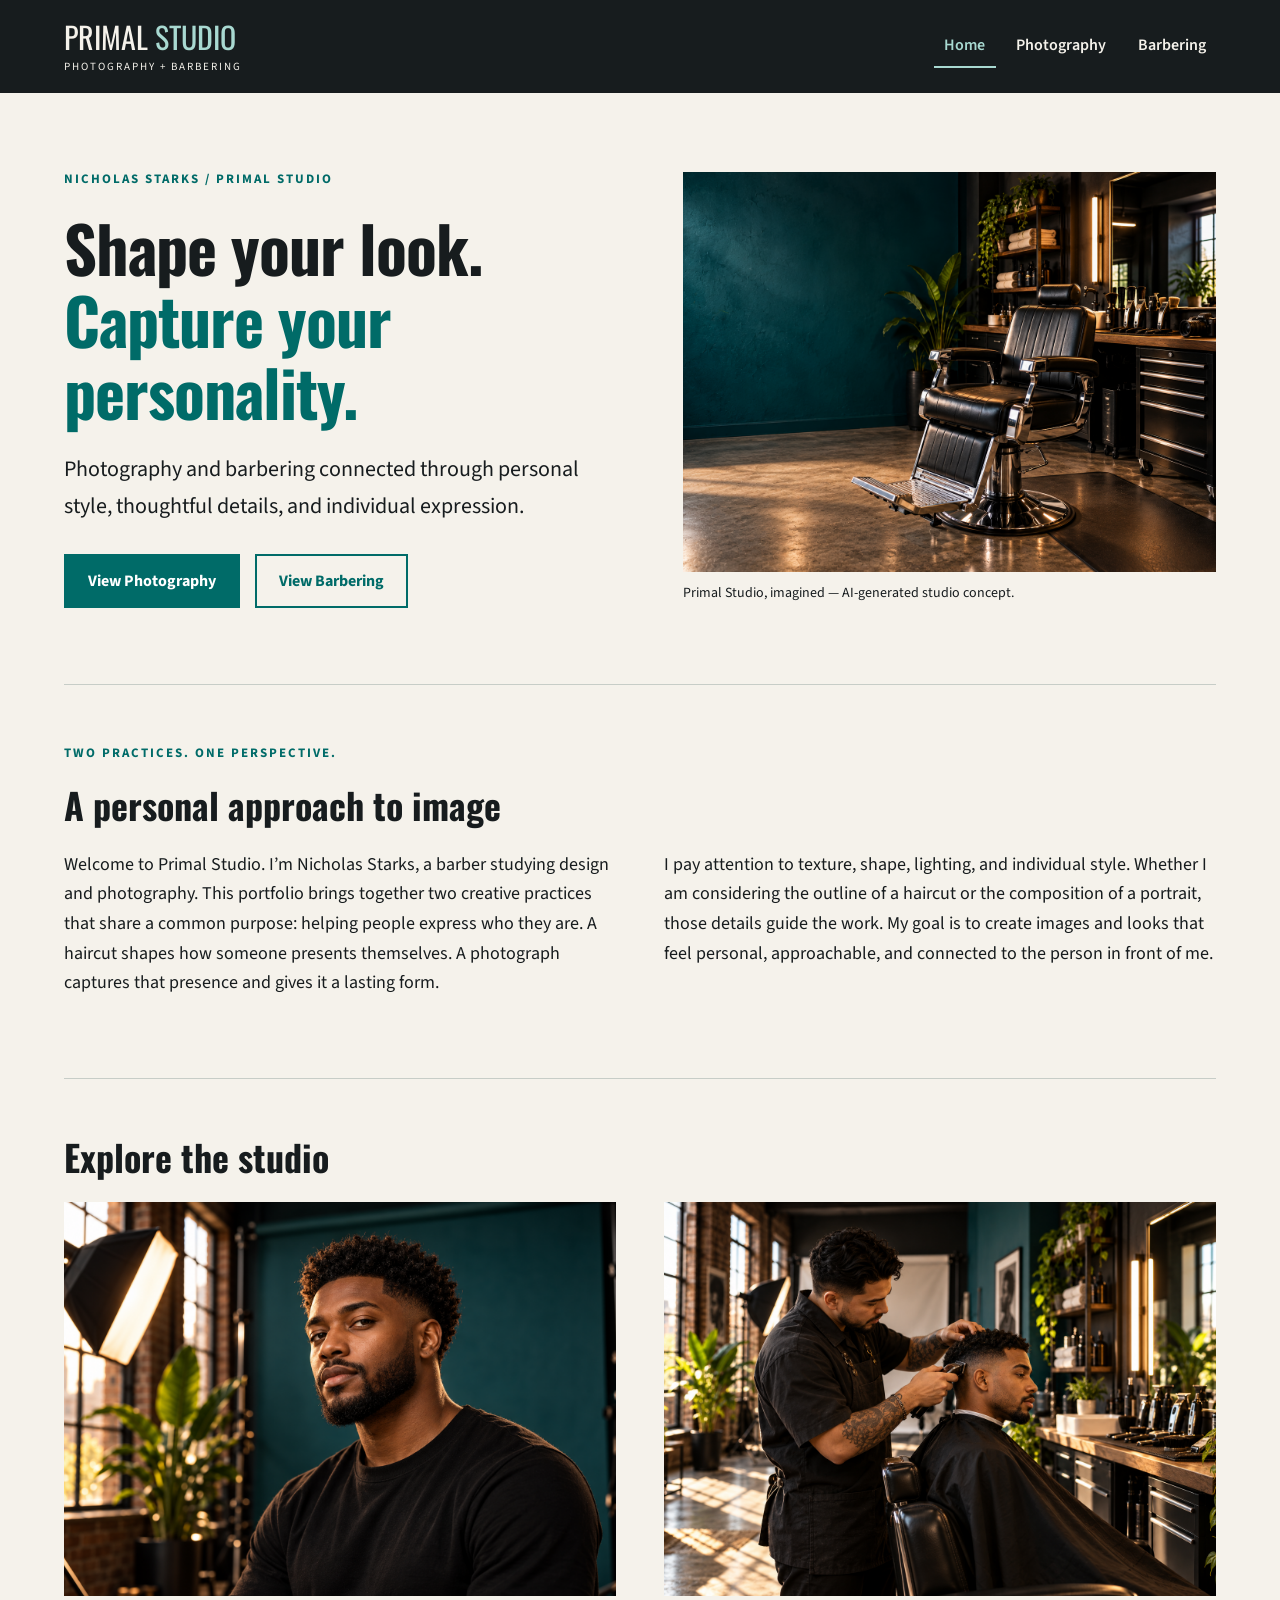
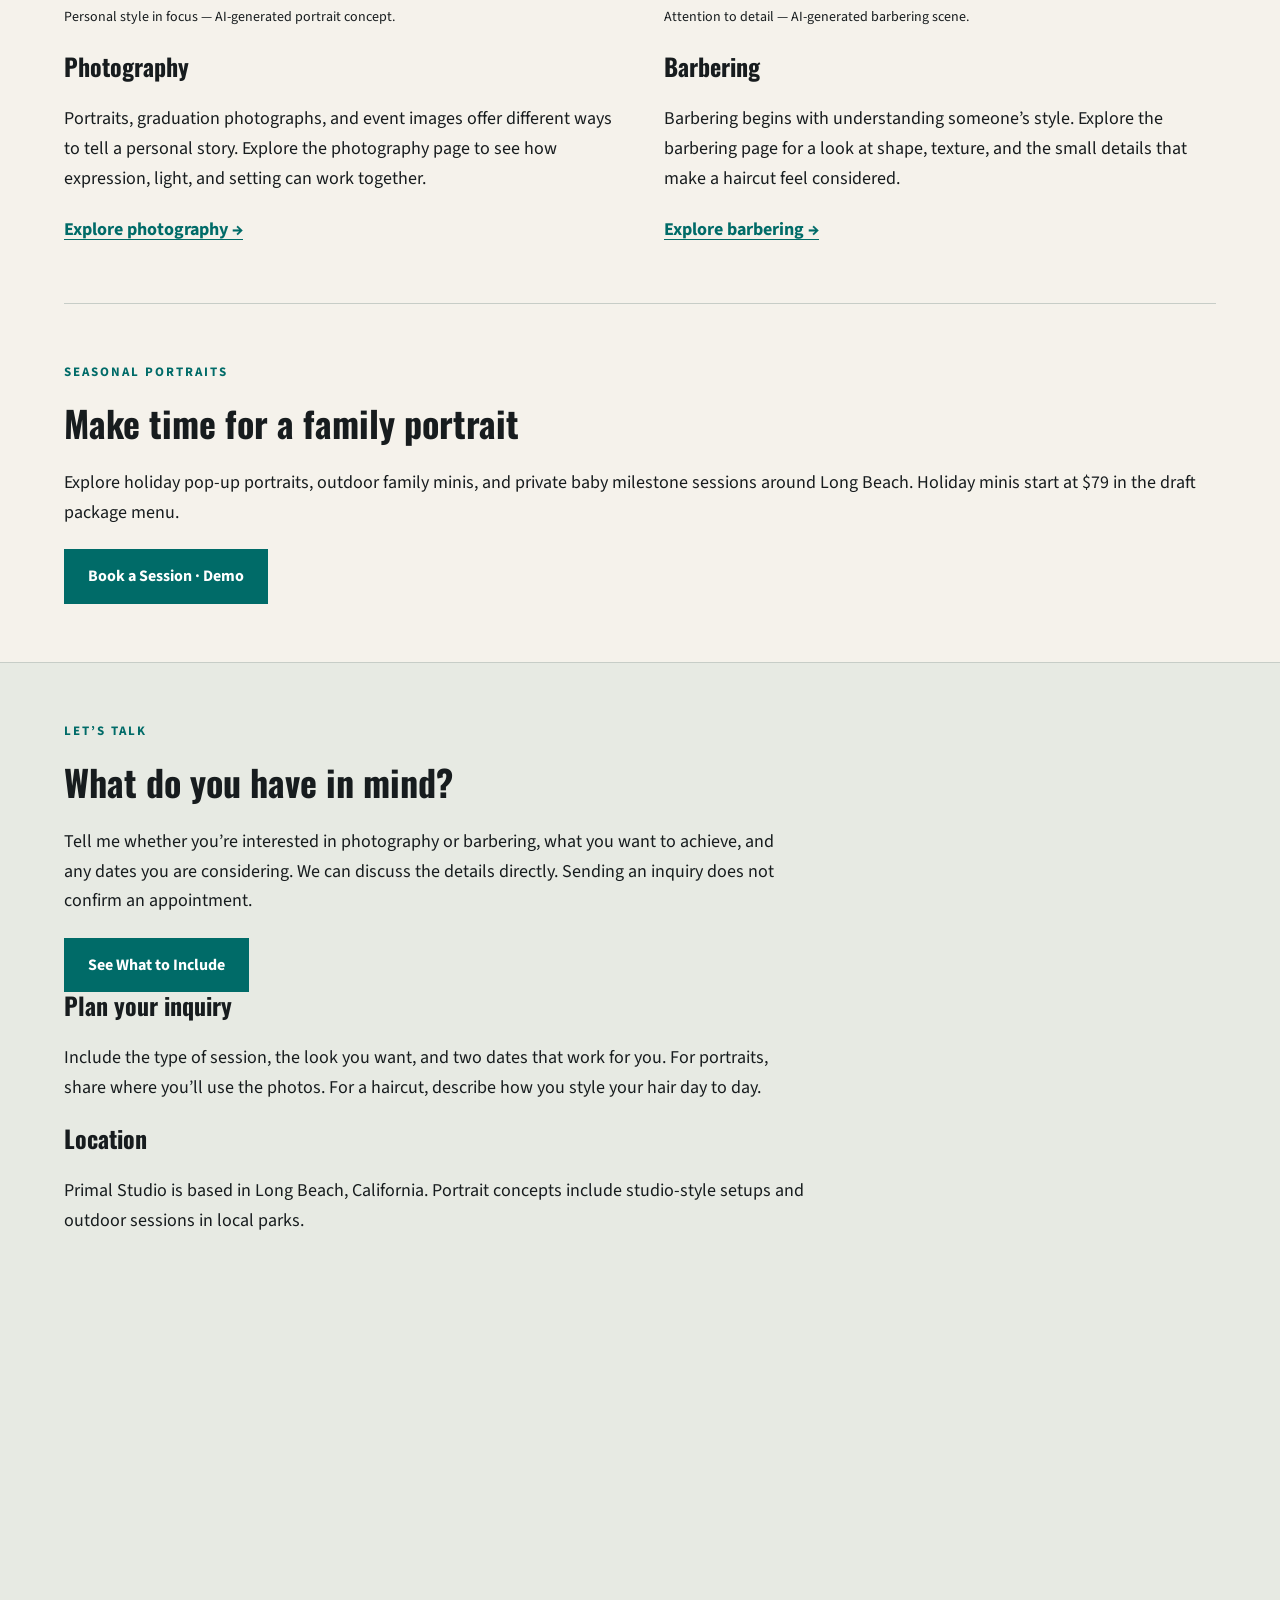
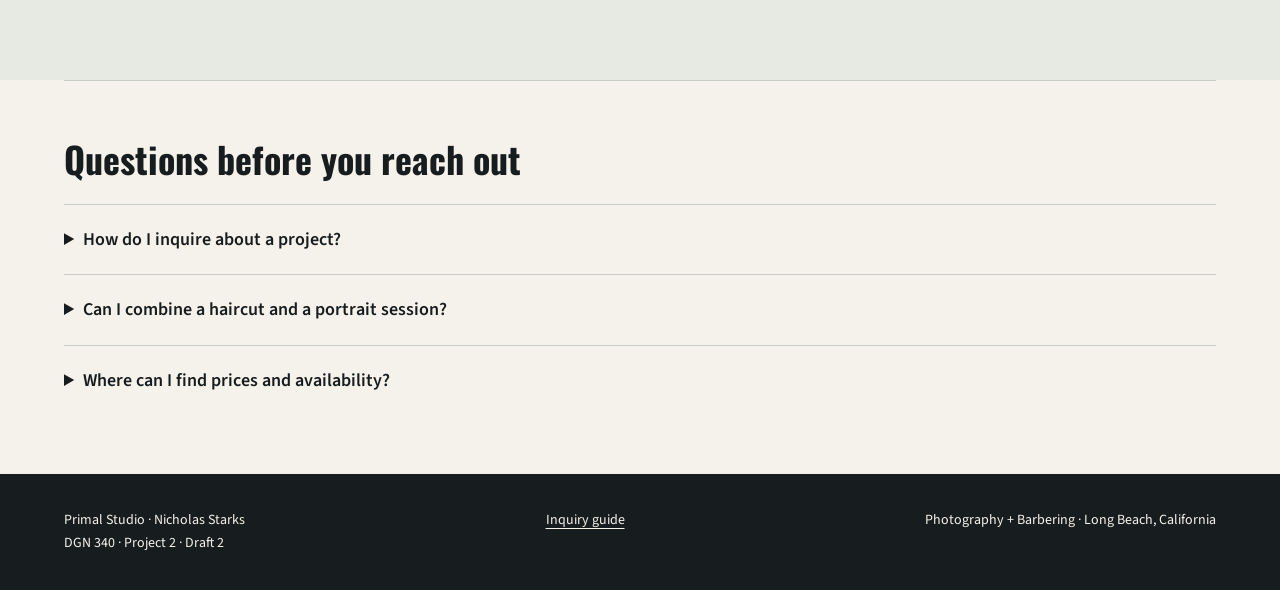
==== primal-studio/index.html @ f6623115 "Add seasonal portrait pricing and demo POS checkout" ====
<!DOCTYPE html>
<html lang="en">
<head>
  <meta charset="UTF-8">
  <meta name="viewport" content="width=device-width, initial-scale=1.0">
  <meta name="description" content="Primal Studio: photography and barbering portfolio by Nicholas Starks.">
  <title>Home | Primal Studio</title>
  <link rel="preconnect" href="https://fonts.googleapis.com">
  <link rel="preconnect" href="https://fonts.gstatic.com" crossorigin>
  <link href="https://fonts.googleapis.com/css2?family=Oswald:wght@700&family=Source+Sans+3:wght@400;600;700&display=swap" rel="stylesheet">
  <link rel="stylesheet" href="css/style.css">
  <script src="js/script.js" defer></script>
</head>
<body>
<a class="skip" href="#main">Skip to content</a>
<header class="site-header">
<div class="container header-inner"><a class="brand" href="index.html">PRIMAL <span>STUDIO</span><small>PHOTOGRAPHY + BARBERING</small></a>
<nav aria-label="Main navigation"><a href="index.html" aria-current="page">Home</a><a href="photography.html">Photography</a><a href="barbering.html">Barbering</a>
</nav>
</div>
</header>
<main id="main">
<section class="hero container">
<div>
<p class="eyebrow">NICHOLAS STARKS / PRIMAL STUDIO</p>
<h1>Shape your look.<br><span>Capture your personality.</span>
</h1>
<p class="lead">Photography and barbering connected through personal style, thoughtful details, and individual expression.</p>
<div class="actions"><a class="button" href="photography.html">View Photography</a><a class="button secondary" href="barbering.html">View Barbering</a>
</div>
</div>
<figure>
  <img
    src="images/studio-teal-hero.png"
    alt="Black leather barber chair beside a deep teal wall and wooden grooming station."
    width="1536"
    height="1024"
  >
  <figcaption>Primal Studio, imagined — AI-generated studio concept.</figcaption>
</figure>
</section>
<section class="section container">
<p class="eyebrow">TWO PRACTICES. ONE PERSPECTIVE.</p>
<h2>A personal approach to image</h2>
<div class="text-columns">
<p>Welcome to Primal Studio. I’m Nicholas Starks, a barber studying design and photography. This portfolio brings together two creative practices that share a common purpose: helping people express who they are. A haircut shapes how someone presents themselves. A photograph captures that presence and gives it a lasting form.</p>
<p>I pay attention to texture, shape, lighting, and individual style. Whether I am considering the outline of a haircut or the composition of a portrait, those details guide the work. My goal is to create images and looks that feel personal, approachable, and connected to the person in front of me.</p>
</div>
</section>
<section class="section container">
<h2>Explore the studio</h2>
<div class="portfolio-previews">
<article>
<figure>
  <img
    src="images/portrait-textured-curls.png"
    alt="Man with textured curls and a neat beard wearing a black shirt against a teal studio backdrop."
    width="1536"
    height="1024"
    loading="lazy"
  >
  <figcaption>Personal style in focus — AI-generated portrait concept.</figcaption>
</figure>
<h3>Photography</h3>
<p>Portraits, graduation photographs, and event images offer different ways to tell a personal story. Explore the photography page to see how expression, light, and setting can work together.</p><a class="text-link" href="photography.html">Explore photography →</a>
</article>
<article>
<figure>
  <img
    src="images/barbering-in-progress.png"
    alt="Barber using clippers beside a seated man wearing a black cape."
    width="1536"
    height="1024"
    loading="lazy"
  >
  <figcaption>Attention to detail — AI-generated barbering scene.</figcaption>
</figure>
<h3>Barbering</h3>
<p>Barbering begins with understanding someone’s style. Explore the barbering page for a look at shape, texture, and the small details that make a haircut feel considered.</p><a class="text-link" href="barbering.html">Explore barbering →</a>
</article>
</div>
</section>
<section class="section container">
<p class="eyebrow">SEASONAL PORTRAITS</p>
<h2>Make time for a family portrait</h2>
<p>Explore holiday pop-up portraits, outdoor family minis, and private baby milestone sessions around Long Beach. Holiday minis start at $79 in the draft package menu.</p>
<a class="button" href="photography.html#booking">Book a Session · Demo</a>
</section>
<section class="section contact-band" id="contact">
<div class="container">
<p class="eyebrow">LET’S TALK</p>
<h2>What do you have in mind?</h2>
<p>Tell me whether you’re interested in photography or barbering, what you want to achieve, and any dates you are considering. We can discuss the details directly. Sending an inquiry does not confirm an appointment.</p><a class="button" href="#inquiry-guide">See What to Include</a>
<h3 id="inquiry-guide">Plan your inquiry</h3>
<p>Include the type of session, the look you want, and two dates that work for you. For portraits, share where you’ll use the photos. For a haircut, describe how you style your hair day to day.</p>
<h3>Location</h3>
<p>Primal Studio is based in Long Beach, California. Portrait concepts include studio-style setups and outdoor sessions in local parks.</p>
<iframe class="map" title="Google Map of Long Beach, California, general area" src="https://maps.google.com/maps?q=Long%20Beach%20California&amp;output=embed" loading="lazy" referrerpolicy="no-referrer-when-downgrade">
</iframe>
</div>
</section>
<section class="section container">
<h2>Questions before you reach out</h2>
<details>
<summary>How do I inquire about a project?</summary>
<p>Use the inquiry guide above to put together your goals and preferred timing.</p>
</details>
<details>
<summary>Can I combine a haircut and a portrait session?</summary>
<p>Mention both interests in your inquiry so we can discuss the idea. Availability and the scope of the work will be confirmed directly.</p>
</details>
<details>
<summary>Where can I find prices and availability?</summary>
<p>See the <a href="photography.html#booking">portrait package menu</a> for draft pricing and sample appointment times.</p>
</details>
</section>
</main>
<footer class="site-footer">
<div class="container footer-inner">
<p>Primal Studio · Nicholas Starks<br>DGN 340 · Project 2 · Draft 2</p><a href="index.html#contact">Inquiry guide</a>
<p>Photography + Barbering · Long Beach, California</p>
</div>
</footer>
</body>
</html>
---- primal-studio/css/style.css ----
/* Primal Studio brand board: charcoal, ivory, teal. */
:root{--charcoal:#171c1e;--ivory:#f5f2eb;--teal:#006b68;--white:#fff;--line:#c7cdc7}*{box-sizing:border-box}html{scroll-behavior:smooth;scroll-padding-top:120px}body{margin:0;background:var(--ivory);color:var(--charcoal);font-family:"Source Sans 3",Arial,sans-serif;font-size:1.125rem;line-height:1.65}a{color:var(--teal);text-underline-offset:4px}a:hover{text-decoration-thickness:2px}button,input{font:inherit}button,a,input,summary{touch-action:manipulation}a:focus-visible,button:focus-visible,input:focus-visible,summary:focus-visible{outline:3px solid #c66e00;outline-offset:5px}
.container{width:min(1200px,90%);margin-inline:auto}
.site-header{background:var(--charcoal);color:var(--ivory);position:sticky;top:0;z-index:10}
.header-inner{display:flex;justify-content:space-between;align-items:center;gap:25px;padding-block:20px}
.brand{font-family:Oswald,"Arial Narrow",sans-serif;font-size:1.875rem;color:var(--ivory);text-decoration:none;line-height:1.1}
.brand span{color:#a8d9d1}
.brand small{display:block;font-family:"Source Sans 3",Arial,sans-serif;font-size:0.6875rem;letter-spacing:2px;margin-top:8px}
nav{display:flex;flex-wrap:wrap;gap:.35rem .65rem}
nav a{color:var(--ivory);font-size:1rem;font-weight:600;text-decoration:none}
nav a[aria-current]{border-bottom:2px solid #a8d9d1}h1,h2,h3{font-family:Oswald,"Arial Narrow",sans-serif;font-weight:700;line-height:1.13;margin:0 0 24px}h1{font-size:clamp(2.35rem,5vw,4rem);letter-spacing:-1px}h1 span{color:var(--teal)}h2{font-size:2.25rem}h3{font-size:1.5rem}p{margin:0 0 22px}
.lead{font-size:1.375rem;max-width:580px}
.eyebrow{font-size:0.8125rem;font-weight:700;letter-spacing:2px;color:var(--teal);margin-bottom:20px}
.hero{display:grid;grid-template-columns:minmax(0,1.05fr) minmax(0,1fr);align-items:center;gap:60px;padding-block:76px}
.hero figure{margin:0}
.hero img{aspect-ratio:4/3;object-fit:cover}
.page-intro{padding-block:72px 32px;max-width:1200px}
.actions{display:flex;gap:15px;flex-wrap:wrap;margin-top:30px}
.button{display:inline-block;padding:12px 22px;background:var(--teal);color:white;font-size:1rem;font-weight:700;text-decoration:none;border:2px solid var(--teal)}
.button:hover{background:var(--charcoal);border-color:var(--charcoal)}
.secondary{color:var(--teal);background:transparent}
.secondary:hover{color:white}
.section{padding-block:58px;border-top:1px solid var(--line)}
.text-columns,.portfolio-previews{display:grid;grid-template-columns:1fr 1fr;gap:48px}
.portfolio-previews figure{margin:0 0 24px}
.portfolio-previews img{aspect-ratio:7/5;object-fit:cover}
.text-link{font-weight:700}
.contact-band{background:#e7eae3}
.contact-band .container>p{max-width:740px}
.map{width:100%;height:340px;border:0;margin-top:15px}
.small,figcaption{font-size:0.875rem}figure{margin:0}img{display:block;width:100%;max-width:100%;height:auto}figcaption{margin-top:10px}
.gallery{display:grid;grid-template-columns:repeat(3,1fr);gap:32px 24px}
.gallery img{aspect-ratio:7/5;object-fit:cover}
.barber-gallery{grid-template-columns:repeat(2,1fr)}
.filters{display:flex;flex-wrap:wrap;gap:10px;margin-block:24px}
.filters button{background:transparent;border:1px solid var(--teal);color:var(--teal);padding:8px 22px;cursor:pointer}
.filters button[aria-pressed=true]{background:var(--teal);color:white}
.image-button{display:block;border:0;padding:0;width:100%;background:transparent;cursor:zoom-in}
.image-button:hover img{filter:brightness(.92)}[hidden]{display:none!important}
.section-heading{display:flex;justify-content:space-between;gap:25px;align-items:end}
video{max-width:100%;height:auto;display:block}details{border-top:1px solid var(--line);padding:20px 0}summary{cursor:pointer;font-weight:600}details p{margin:18px 0 0;max-width:850px}
.comparison{position:relative;max-width:850px;--reveal:50%}
.comparison-overlay{position:absolute;inset:0;clip-path:inset(0 calc(100% - var(--reveal)) 0 0)}
.comparison-label{position:absolute;bottom:18px;background:var(--charcoal);color:var(--ivory);padding:4px 15px;font-size:0.875rem}
.label-right{right:18px}
.label-left{left:18px}
.range-label{display:flex;justify-content:space-between;max-width:850px;margin-top:20px}input[type=range]{width:100%;max-width:850px;accent-color:var(--teal);min-height:44px}
.site-footer{background:var(--charcoal);color:var(--ivory);font-size:0.875rem;padding-block:35px}
.footer-inner{display:flex;justify-content:space-between;gap:25px}
.site-footer a{color:var(--ivory)}
.site-footer p{margin:0}
.skip{position:fixed;top:-100px;left:15px;background:white;padding:10px;z-index:50}
.skip:focus{top:10px}dialog{color:var(--charcoal);border:0;padding:24px;max-width:min(900px,90vw);background:var(--ivory)}dialog::backdrop{background:#000c}dialog img{max-height:65vh;width:auto;max-width:100%;margin:auto}
.close-dialog{display:block;margin-left:auto;margin-bottom:15px;background:var(--teal);color:white;border:0;padding:8px 18px;cursor:pointer}dialog p{margin:15px 0 0}
@media(max-width:750px){.header-inner{flex-direction:column;align-items:start;padding-block:15px;gap:15px}
nav{gap:.25rem}
.hero{grid-template-columns:1fr;gap:30px;padding-block:42px}
.hero img{height:auto}
.text-columns,.portfolio-previews,.gallery,.barber-gallery{grid-template-columns:1fr}
.section{padding-block:38px}
.section-heading,.footer-inner{display:block}
.footer-inner>*{display:block;margin-bottom:18px}
.page-intro{padding-top:42px}h2{font-size:1.875rem}
.lead{font-size:1.25rem}}
@media(prefers-reduced-motion:reduce){html{scroll-behavior:auto}}

/* Interactive colors are shared so every text pairing can be checked. */
a:hover, summary:hover { color: var(--charcoal); text-decoration: underline; }
a:active, summary:active { color: var(--teal); text-decoration-style: double; }
.brand:hover, .brand:active, .site-footer a:hover, .site-footer a:active { color: #a8d9d1; }
.brand:active span { color: var(--ivory); }
nav a { padding: .45rem .65rem; border-bottom: 2px solid transparent; }
nav a[aria-current="page"] { border-color: #a8d9d1; color: #a8d9d1; }
nav a:hover { background: #a8d9d1; color: var(--charcoal); text-decoration: none; }
nav a:active { background: var(--ivory); color: var(--charcoal); }
.button:hover, .filters button:hover, .close-dialog:hover {
  background: var(--charcoal);
  border-color: var(--charcoal);
  color: var(--white);
  text-decoration: none;
}
.button:active, .filters button:active, .close-dialog:active {
  background: var(--ivory);
  border-color: var(--teal);
  color: var(--charcoal);
  transform: translateY(2px);
}
.filters button[aria-pressed="true"] { font-weight: 700; }
.image-button:active img { filter: brightness(.78); }
.comparison img { aspect-ratio: 3/2; object-fit: cover; }
.contact-band { scroll-margin-top: 1rem; }
.footer-inner a:active, .brand:active { text-decoration-style: double; }
@media (max-width: 750px) {
  .site-header { position: static; }
  html { scroll-padding-top: 1rem; }
  .hero { grid-template-columns: minmax(0,1fr); }
  .map { height: 16rem; }
}

.package-grid {
  display: grid;
  grid-template-columns: repeat(auto-fit, minmax(min(100%, 16rem), 1fr));
  gap: 1rem;
}
.package-card, .order-summary {
  padding: 1.25rem;
  border: 1px solid var(--line);
}
.package-card { display: flex; flex-direction: column; align-items: start; }
.package-card .button { margin-top: auto; }
.order-summary { background: var(--ivory); }
.booking-fields { display: grid; gap: .5rem; align-content: start; min-width: 0; }
.booking-fields label { font-weight: 700; }
.booking-fields select {
  width: 100%;
  min-width: 0;
  font: inherit;
  color: var(--charcoal);
  background: var(--ivory);
  border: 1px solid var(--teal);
  padding: .55rem;
}
.booking-fields select:focus-visible { outline: 3px solid var(--teal); outline-offset: 3px; }
.order-summary dd { font-weight: 700; margin: 0 0 .65rem; }
#checkout-result:not(:empty) { margin-top: 1rem; }
#pos .secondary { background: var(--ivory); }
#pos .secondary:hover { background: var(--charcoal); }
#pos .secondary:active { background: var(--ivory); }
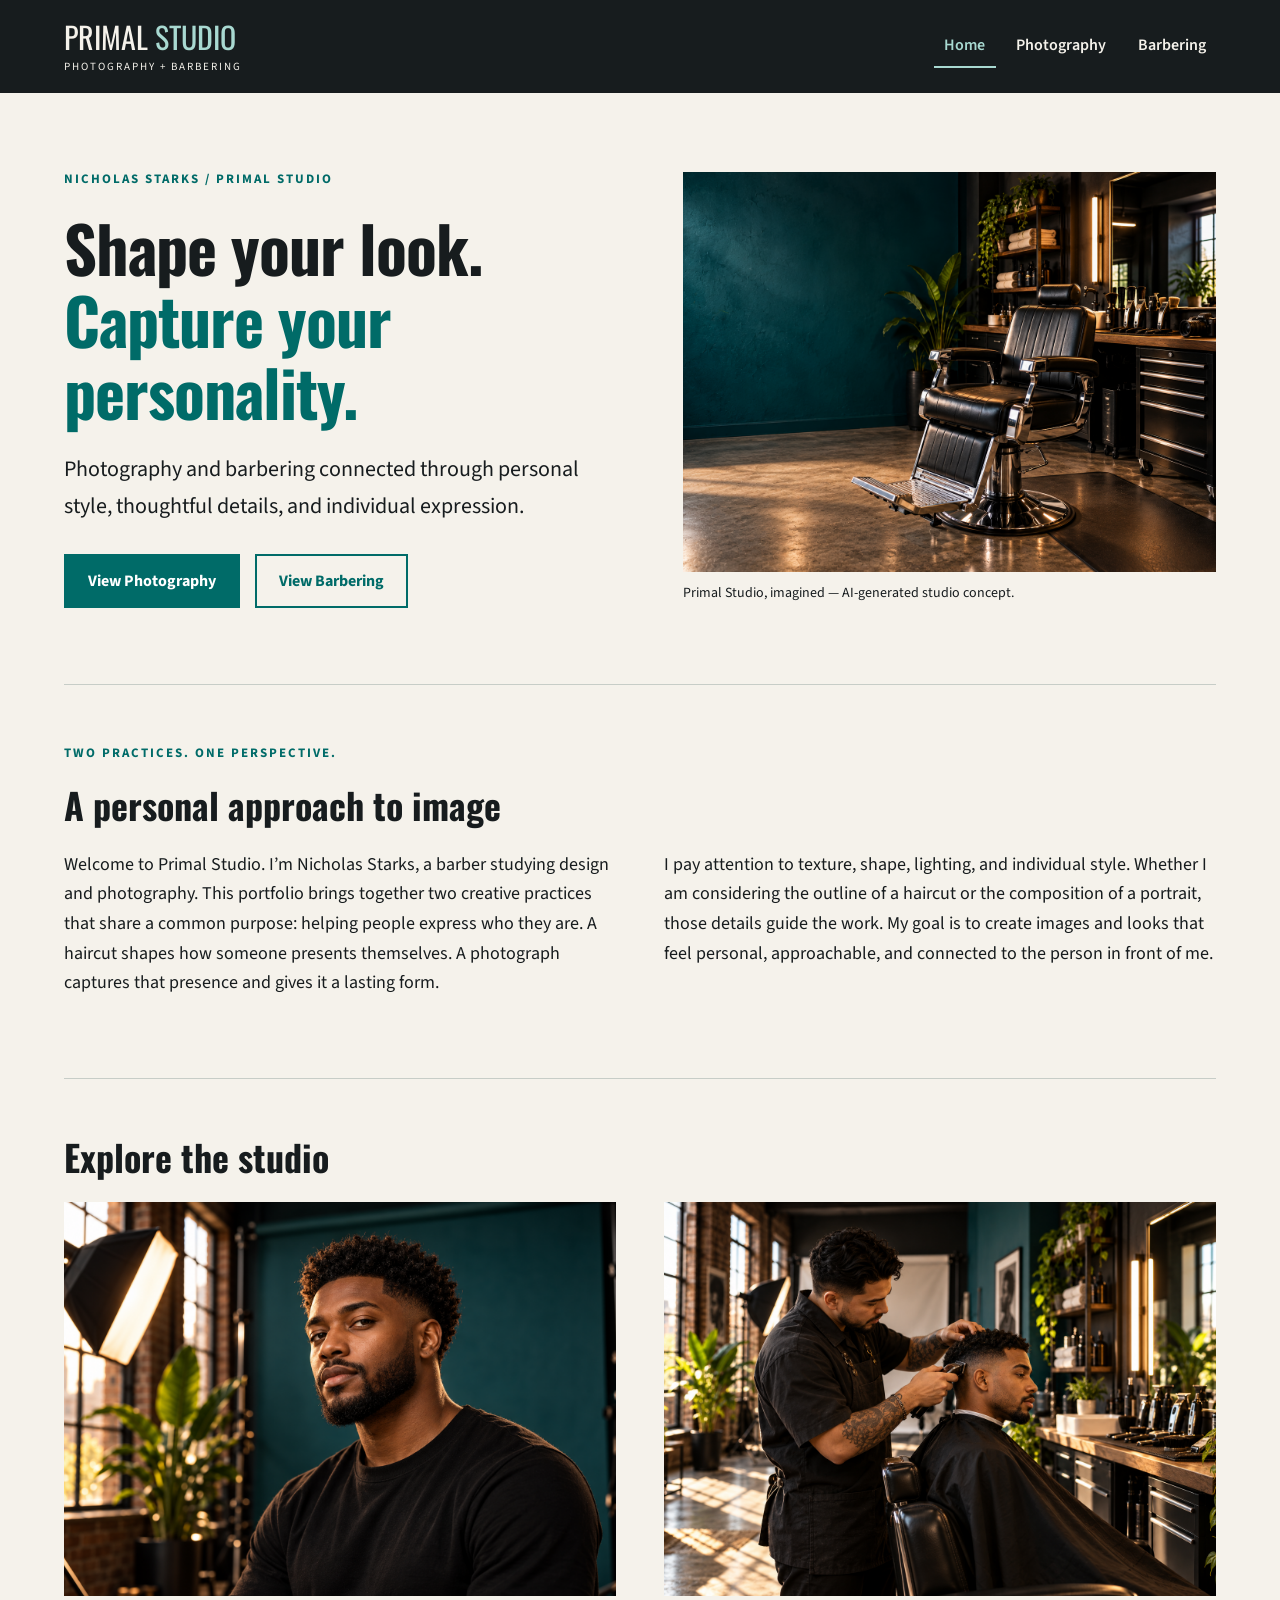
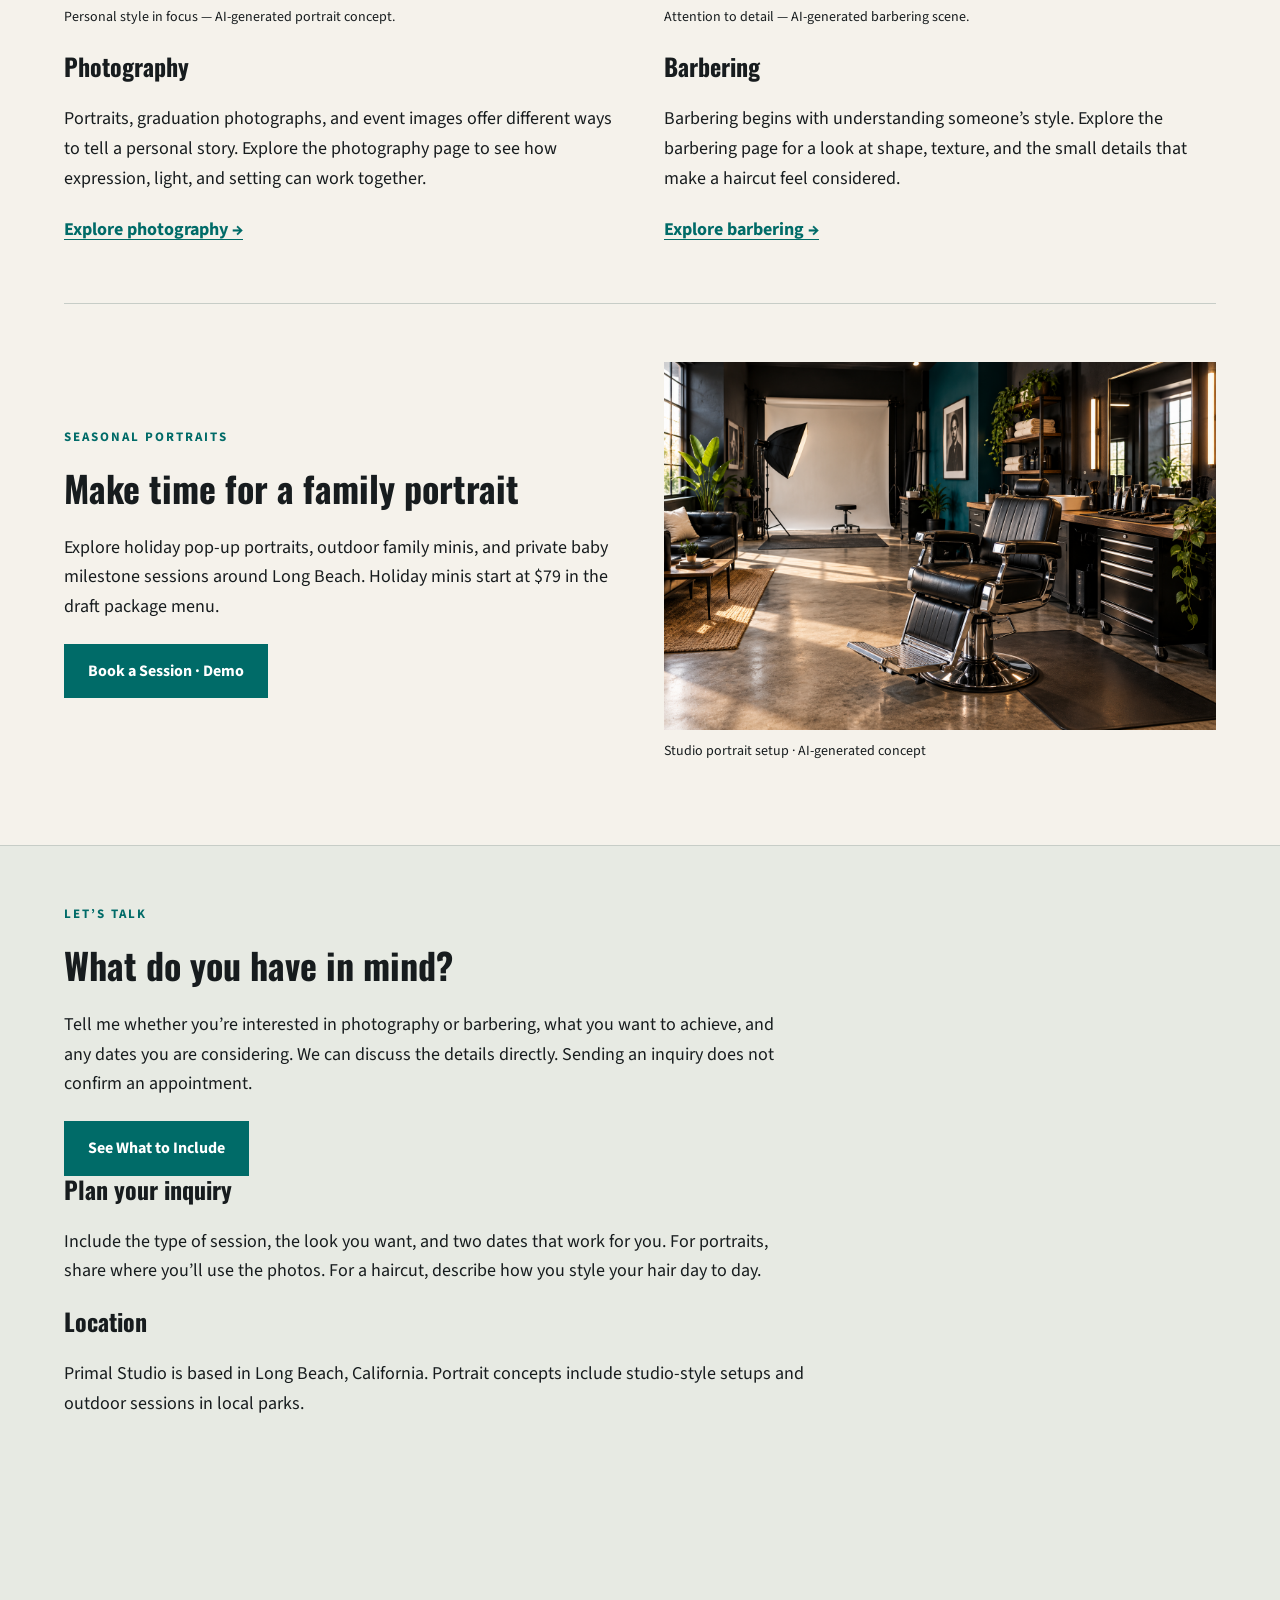
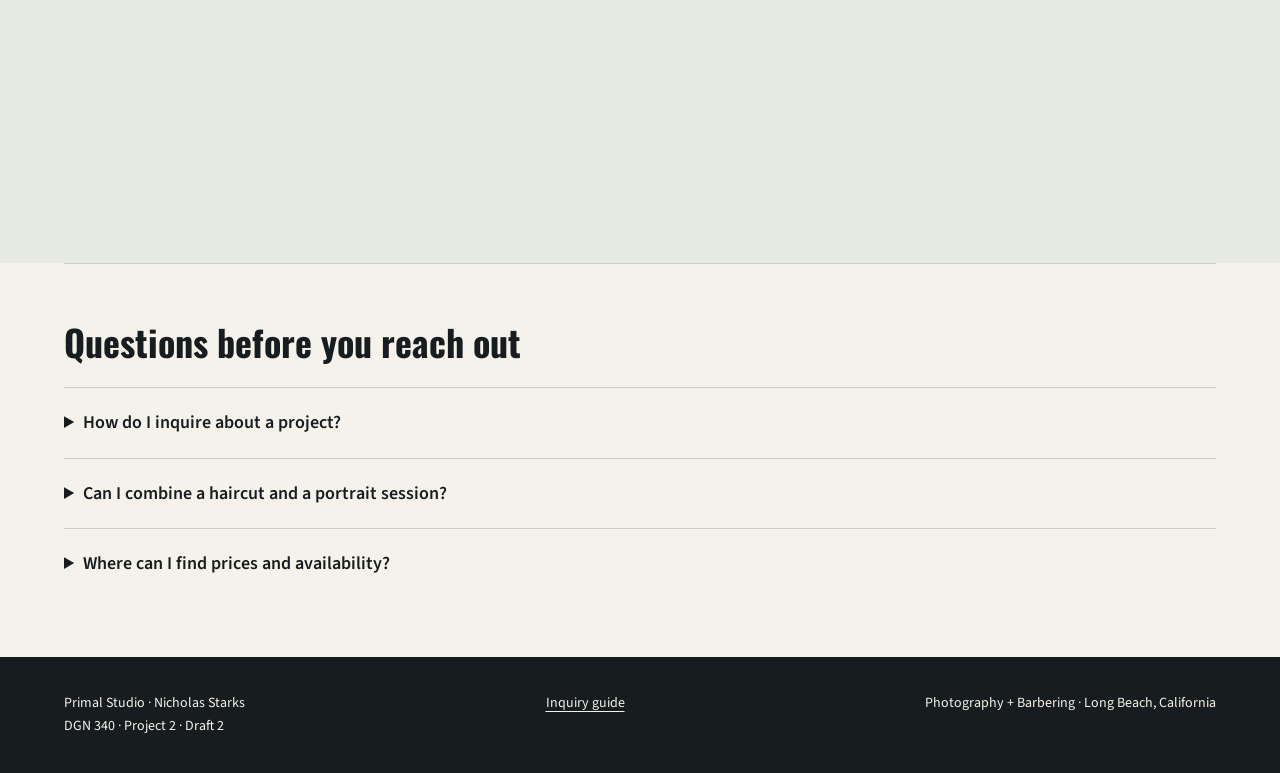
==== commit 43ee0823: "Add studio imagery and draft barbering prices" ====
--- a/primal-studio/index.html
+++ b/primal-studio/index.html
@@ -81,10 +81,18 @@
 </div>
 </section>
 <section class="section container">
+<div class="text-columns section-feature">
+<div>
 <p class="eyebrow">SEASONAL PORTRAITS</p>
 <h2>Make time for a family portrait</h2>
 <p>Explore holiday pop-up portraits, outdoor family minis, and private baby milestone sessions around Long Beach. Holiday minis start at $79 in the draft package menu.</p>
 <a class="button" href="photography.html#booking">Book a Session · Demo</a>
+</div>
+<figure class="section-image">
+<img src="images/studio-barber-and-photo.png" alt="Photo backdrop and softbox behind a barber chair" width="1536" height="1024" loading="lazy">
+<figcaption>Studio portrait setup · AI-generated concept</figcaption>
+</figure>
+</div>
 </section>
 <section class="section contact-band" id="contact">
 <div class="container">
--- a/primal-studio/css/style.css
+++ b/primal-studio/css/style.css
@@ -126,3 +126,12 @@
 #pos .secondary { background: var(--ivory); }
 #pos .secondary:hover { background: var(--charcoal); }
 #pos .secondary:active { background: var(--ivory); }
+
+.section-feature {
+  align-items: center;
+  margin-bottom: 1.5rem;
+}
+.section-image img {
+  aspect-ratio: 3 / 2;
+  object-fit: cover;
+}
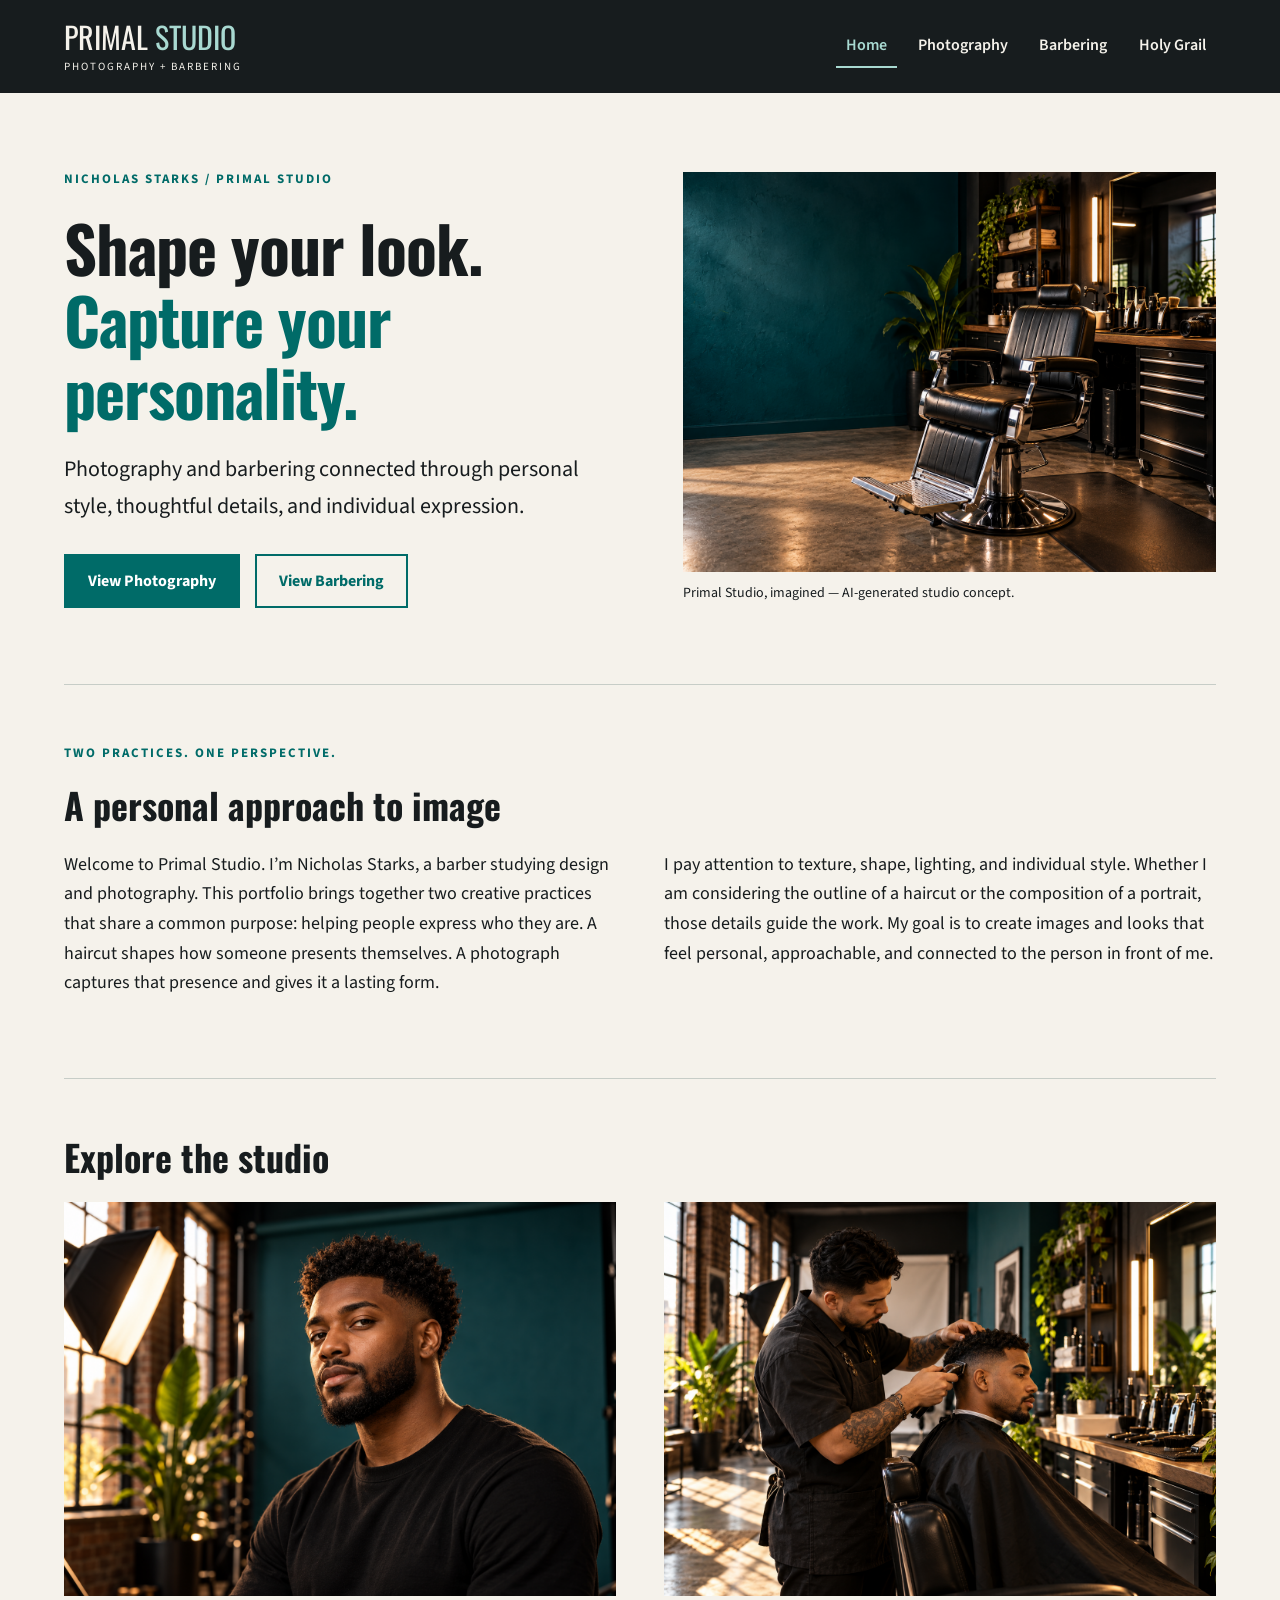
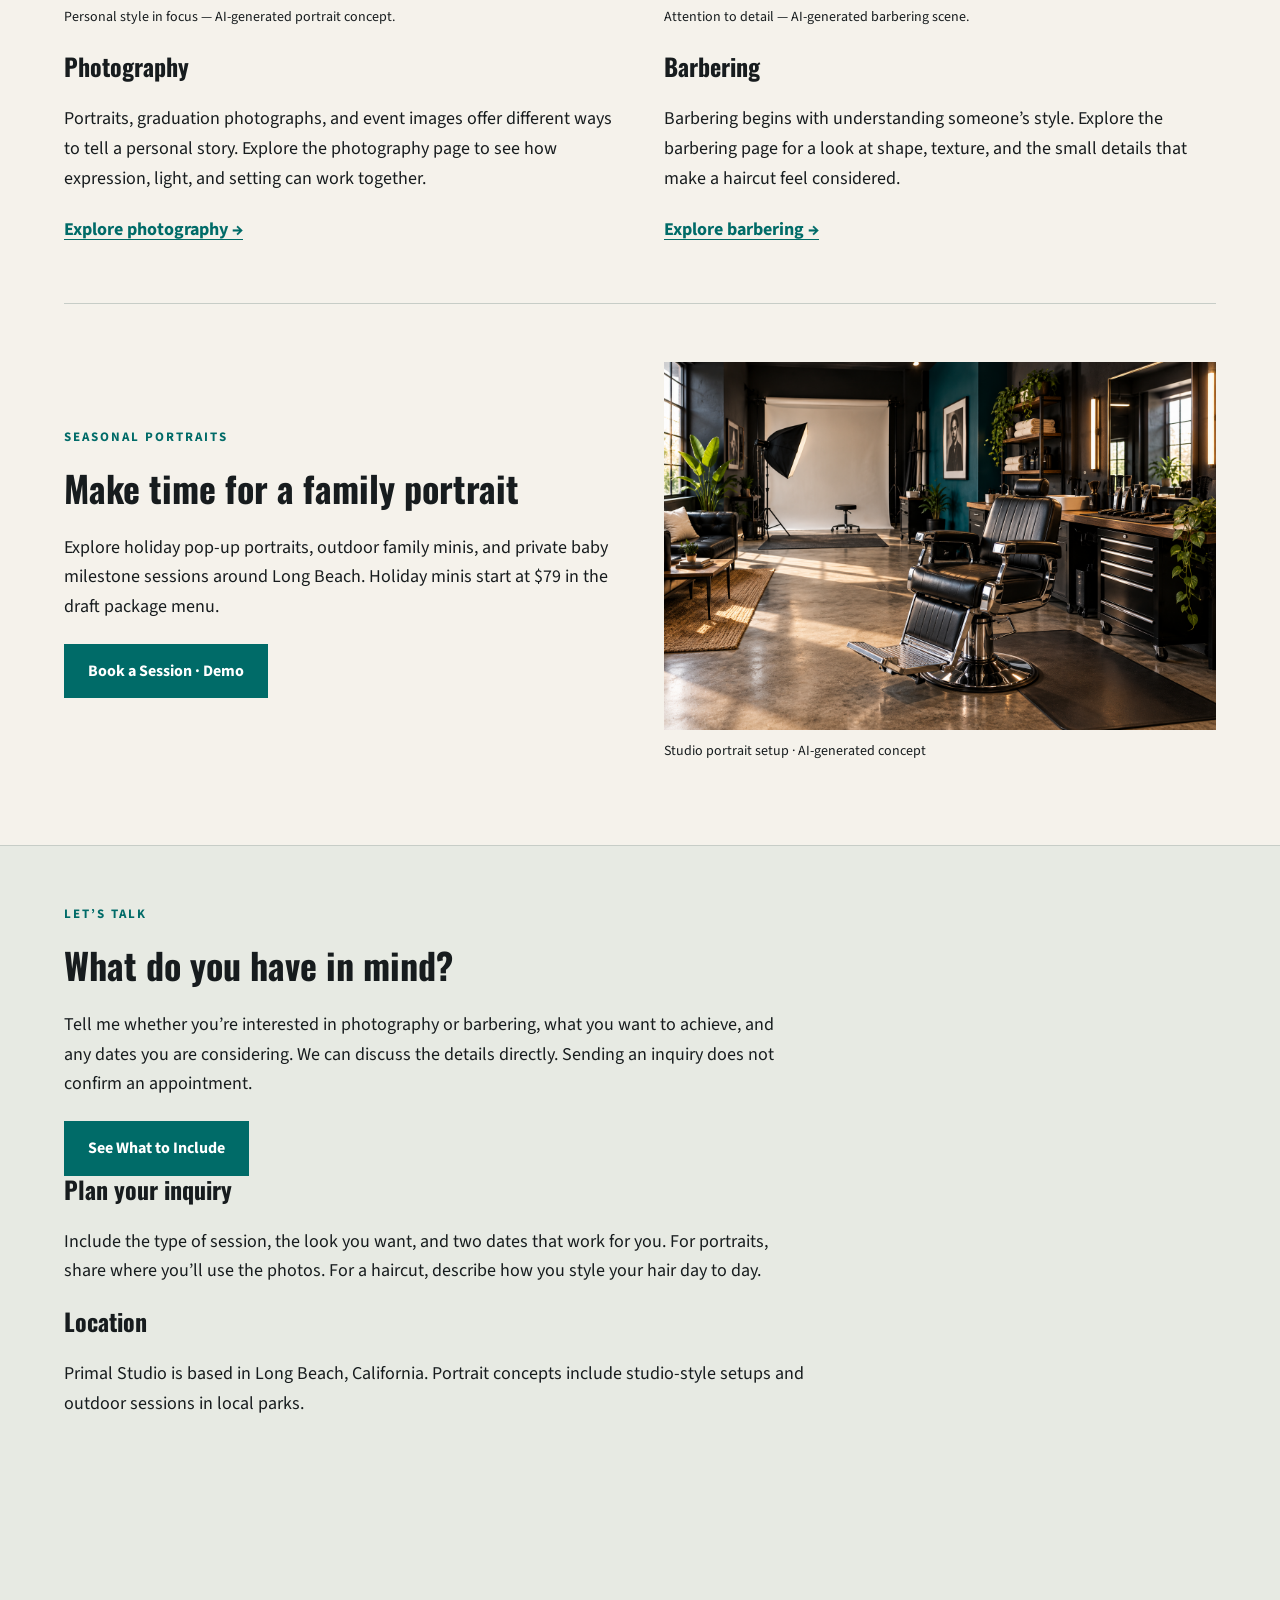
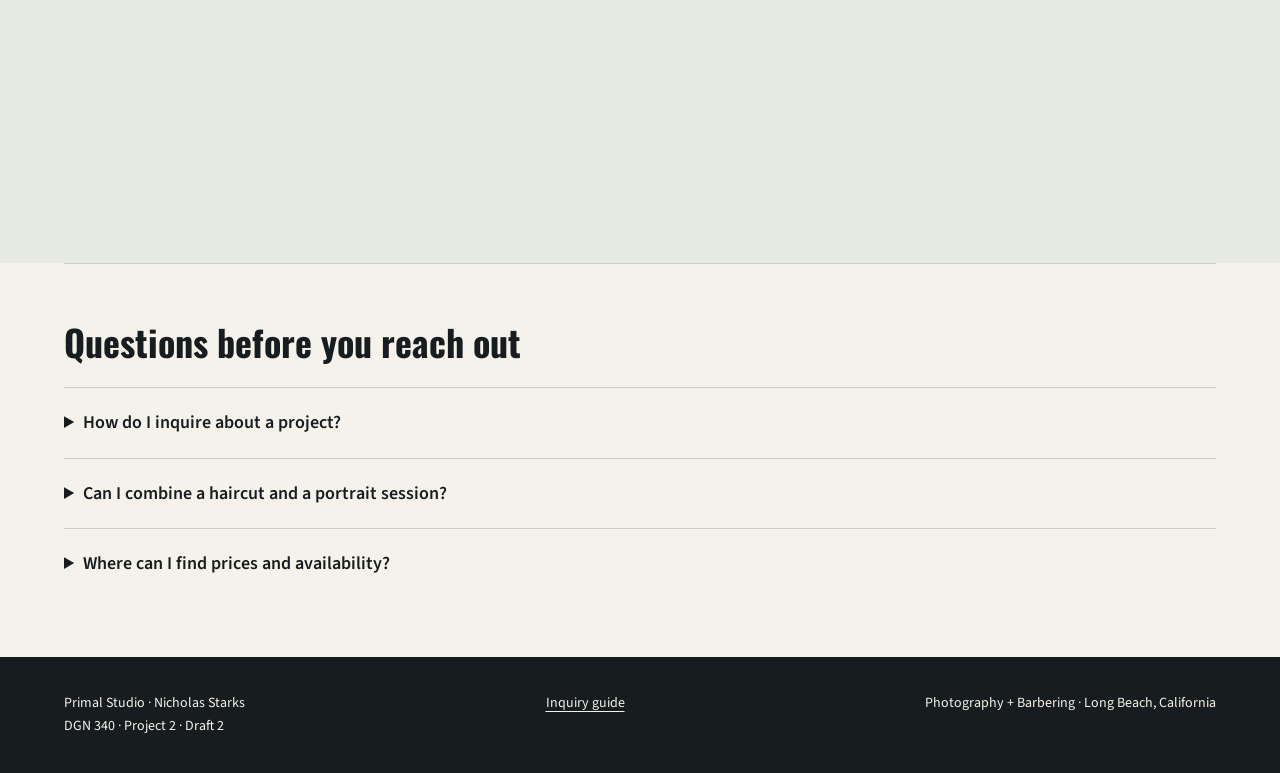
==== commit 7134e629: "Add Primal Studio Holy Grail page and shared navigation" ====
--- a/primal-studio/index.html
+++ b/primal-studio/index.html
@@ -16,6 +16,7 @@
 <header class="site-header">
 <div class="container header-inner"><a class="brand" href="index.html">PRIMAL <span>STUDIO</span><small>PHOTOGRAPHY + BARBERING</small></a>
 <nav aria-label="Main navigation"><a href="index.html" aria-current="page">Home</a><a href="photography.html">Photography</a><a href="barbering.html">Barbering</a>
+<a href="holy-grail.html">Holy Grail</a>
 </nav>
 </div>
 </header>
--- a/primal-studio/css/style.css
+++ b/primal-studio/css/style.css
@@ -135,3 +135,33 @@
   aspect-ratio: 3 / 2;
   object-fit: cover;
 }
+
+/* Holy Grail page: sidebar, main article, sidebar. */
+.holy-grail-layout {
+  display: grid;
+  grid-template-columns: minmax(0, 1fr) minmax(0, 2fr) minmax(0, 1fr);
+  gap: 2rem;
+  padding-block: 3rem;
+  align-items: start;
+}
+.holy-grail-layout > * { min-width: 0; overflow-wrap: anywhere; }
+.holy-sidebar {
+  padding: 1.25rem;
+  border: 1px solid var(--line);
+}
+.holy-sidebar h2 { font-size: 1.5rem; }
+.holy-sidebar h3 { font-size: 1.25rem; }
+.holy-links { padding-left: 1.25rem; }
+.holy-links li { margin-bottom: .75rem; }
+.holy-content h1 { font-size: clamp(2rem, 4vw, 3.5rem); }
+.holy-content h2 { margin-top: 2rem; font-size: 1.75rem; }
+.holy-content figure { margin-block: 1.5rem; }
+.holy-content img {
+  border: 3px solid var(--teal);
+  border-radius: .5rem;
+}
+.holy-note-heading { margin-top: 2rem; }
+@media (max-width: 900px) {
+  .holy-grail-layout { grid-template-columns: minmax(0, 1fr); gap: 1.5rem; }
+  .header-inner { flex-wrap: wrap; }
+}
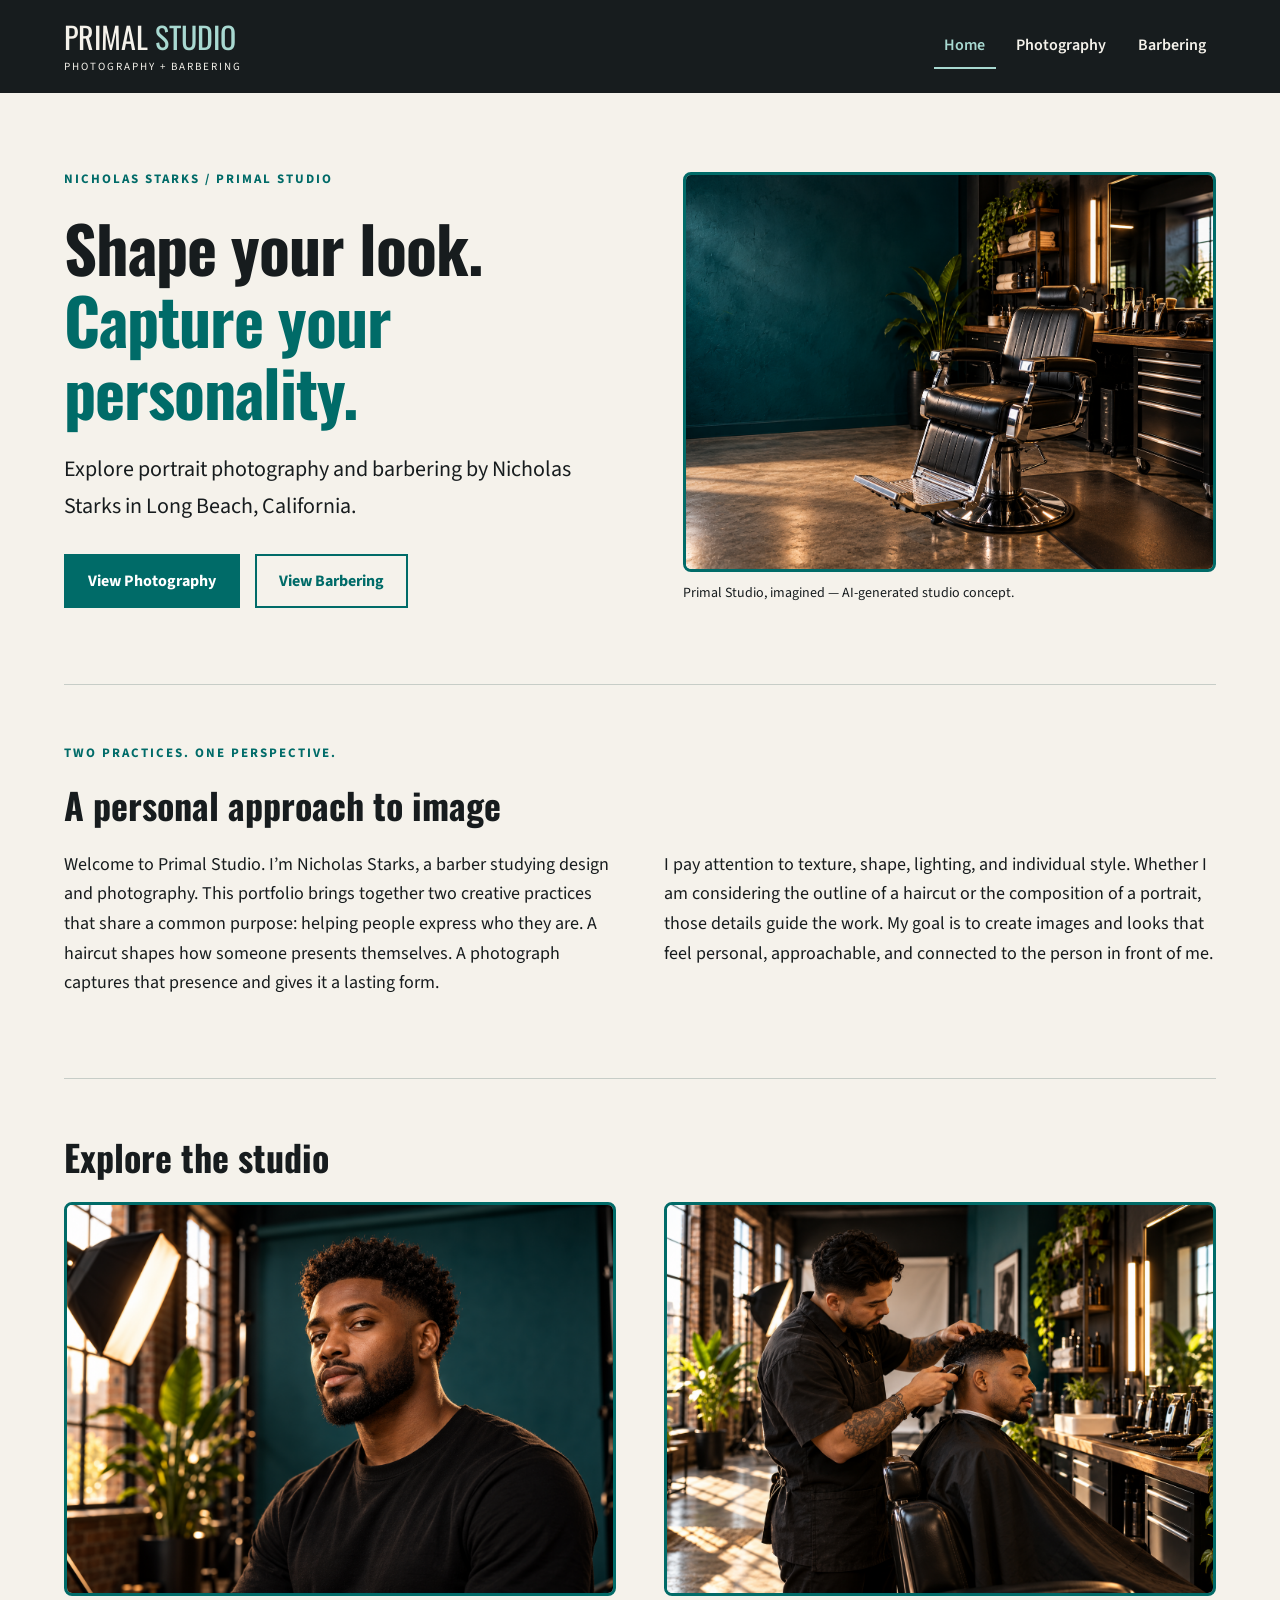
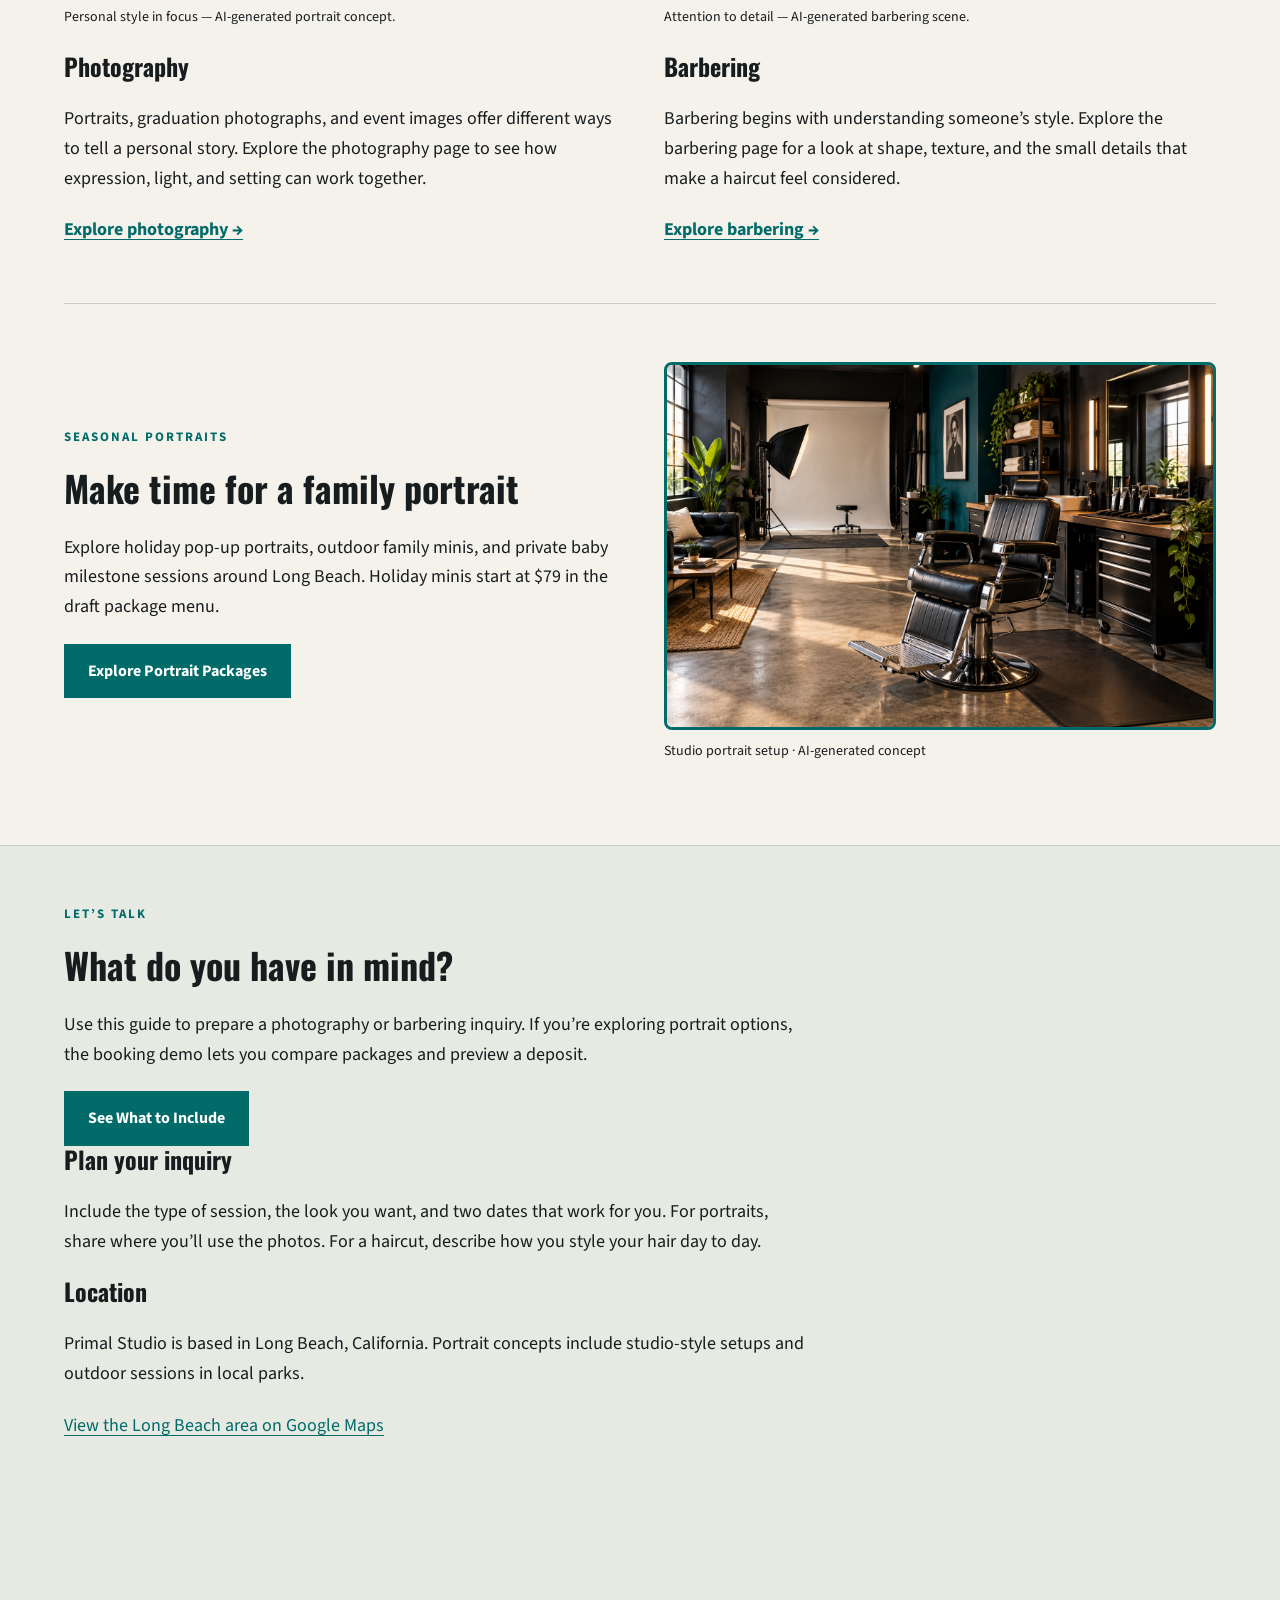
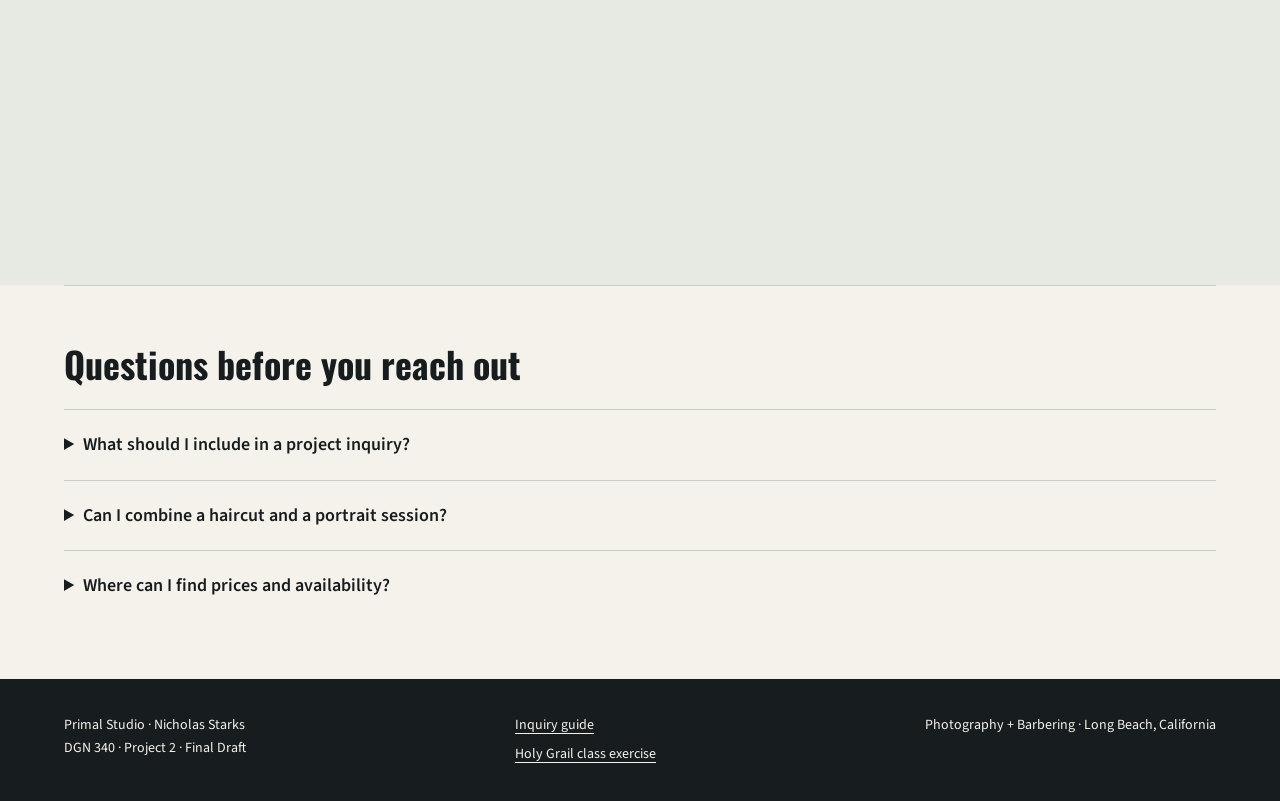
==== commit 4c897d22: "Revise Primal Studio for the Project 2 final draft" ====
--- a/primal-studio/index.html
+++ b/primal-studio/index.html
@@ -16,17 +16,16 @@
 <header class="site-header">
 <div class="container header-inner"><a class="brand" href="index.html">PRIMAL <span>STUDIO</span><small>PHOTOGRAPHY + BARBERING</small></a>
 <nav aria-label="Main navigation"><a href="index.html" aria-current="page">Home</a><a href="photography.html">Photography</a><a href="barbering.html">Barbering</a>
-<a href="holy-grail.html">Holy Grail</a>
 </nav>
 </div>
 </header>
-<main id="main">
+<main id="main" tabindex="-1">
 <section class="hero container">
 <div>
 <p class="eyebrow">NICHOLAS STARKS / PRIMAL STUDIO</p>
 <h1>Shape your look.<br><span>Capture your personality.</span>
 </h1>
-<p class="lead">Photography and barbering connected through personal style, thoughtful details, and individual expression.</p>
+<p class="lead">Explore portrait photography and barbering by Nicholas Starks in Long Beach, California.</p>
 <div class="actions"><a class="button" href="photography.html">View Photography</a><a class="button secondary" href="barbering.html">View Barbering</a>
 </div>
 </div>
@@ -87,7 +86,7 @@
 <p class="eyebrow">SEASONAL PORTRAITS</p>
 <h2>Make time for a family portrait</h2>
 <p>Explore holiday pop-up portraits, outdoor family minis, and private baby milestone sessions around Long Beach. Holiday minis start at $79 in the draft package menu.</p>
-<a class="button" href="photography.html#booking">Book a Session · Demo</a>
+<a class="button" href="photography.html#booking">Explore Portrait Packages</a>
 </div>
 <figure class="section-image">
 <img src="images/studio-barber-and-photo.png" alt="Photo backdrop and softbox behind a barber chair" width="1536" height="1024" loading="lazy">
@@ -99,19 +98,20 @@
 <div class="container">
 <p class="eyebrow">LET’S TALK</p>
 <h2>What do you have in mind?</h2>
-<p>Tell me whether you’re interested in photography or barbering, what you want to achieve, and any dates you are considering. We can discuss the details directly. Sending an inquiry does not confirm an appointment.</p><a class="button" href="#inquiry-guide">See What to Include</a>
+<p>Use this guide to prepare a photography or barbering inquiry. If you’re exploring portrait options, the booking demo lets you compare packages and preview a deposit.</p><a class="button" href="#inquiry-guide">See What to Include</a>
 <h3 id="inquiry-guide">Plan your inquiry</h3>
 <p>Include the type of session, the look you want, and two dates that work for you. For portraits, share where you’ll use the photos. For a haircut, describe how you style your hair day to day.</p>
 <h3>Location</h3>
 <p>Primal Studio is based in Long Beach, California. Portrait concepts include studio-style setups and outdoor sessions in local parks.</p>
-<iframe class="map" title="Google Map of Long Beach, California, general area" src="https://maps.google.com/maps?q=Long%20Beach%20California&amp;output=embed" loading="lazy" referrerpolicy="no-referrer-when-downgrade">
-</iframe>
+<p><a href="https://www.google.com/maps/search/?api=1&amp;query=Long+Beach+California">View the Long Beach area on Google Maps</a></p>
+<iframe class="map" title="Map of the Long Beach, California area" src="https://www.google.com/maps?q=Long%20Beach%20California&amp;output=embed" loading="lazy" referrerpolicy="no-referrer-when-downgrade"></iframe>
+
 </div>
 </section>
 <section class="section container">
 <h2>Questions before you reach out</h2>
 <details>
-<summary>How do I inquire about a project?</summary>
+<summary>What should I include in a project inquiry?</summary>
 <p>Use the inquiry guide above to put together your goals and preferred timing.</p>
 </details>
 <details>
@@ -126,7 +126,7 @@
 </main>
 <footer class="site-footer">
 <div class="container footer-inner">
-<p>Primal Studio · Nicholas Starks<br>DGN 340 · Project 2 · Draft 2</p><a href="index.html#contact">Inquiry guide</a>
+<p>Primal Studio · Nicholas Starks<br>DGN 340 · Project 2 · Final Draft</p><div class="footer-links"><a href="index.html#contact">Inquiry guide</a><a href="holy-grail.html">Holy Grail class exercise</a></div>
 <p>Photography + Barbering · Long Beach, California</p>
 </div>
 </footer>
--- a/primal-studio/css/style.css
+++ b/primal-studio/css/style.css
@@ -1,5 +1,5 @@
 /* Primal Studio brand board: charcoal, ivory, teal. */
-:root{--charcoal:#171c1e;--ivory:#f5f2eb;--teal:#006b68;--white:#fff;--line:#c7cdc7}*{box-sizing:border-box}html{scroll-behavior:smooth;scroll-padding-top:120px}body{margin:0;background:var(--ivory);color:var(--charcoal);font-family:"Source Sans 3",Arial,sans-serif;font-size:1.125rem;line-height:1.65}a{color:var(--teal);text-underline-offset:4px}a:hover{text-decoration-thickness:2px}button,input{font:inherit}button,a,input,summary{touch-action:manipulation}a:focus-visible,button:focus-visible,input:focus-visible,summary:focus-visible{outline:3px solid #c66e00;outline-offset:5px}
+:root{--charcoal:#171c1e;--ivory:#f5f2eb;--teal:#006b68;--white:#fff;--line:#c7cdc7}*{box-sizing:border-box}html{scroll-behavior:smooth;scroll-padding-top:120px}body{margin:0;background:var(--ivory);color:var(--charcoal);font-family:"Source Sans 3",Arial,sans-serif;font-size:1.125rem;line-height:1.65}a{color:var(--teal);text-underline-offset:4px}a:hover{text-decoration-thickness:2px}button,input{font:inherit}button,a,input,summary{touch-action:manipulation}a:focus-visible,button:focus-visible,input:focus-visible,summary:focus-visible{outline:3px solid #9a4a00;outline-offset:5px}
 .container{width:min(1200px,90%);margin-inline:auto}
 .site-header{background:var(--charcoal);color:var(--ivory);position:sticky;top:0;z-index:10}
 .header-inner{display:flex;justify-content:space-between;align-items:center;gap:25px;padding-block:20px}
@@ -135,33 +135,47 @@
   aspect-ratio: 3 / 2;
   object-fit: cover;
 }
+/* Frame each photograph */
+img {
+  border: 3px solid var(--teal, #006b68);
+  border-radius: 8px;
+  box-sizing: border-box;
+}
 
-/* Holy Grail page: sidebar, main article, sidebar. */
-.holy-grail-layout {
-  display: grid;
-  grid-template-columns: minmax(0, 1fr) minmax(0, 2fr) minmax(0, 1fr);
-  gap: 2rem;
-  padding-block: 3rem;
-  align-items: start;
+
+
+/* Maintain reflow, focus visibility, and a distinct selected state. */
+html { scroll-padding-top: 8rem; }
+.text-columns, .portfolio-previews { grid-template-columns: repeat(2, minmax(0, 1fr)); }
+.gallery { grid-template-columns: repeat(3, minmax(0, 1fr)); }
+.barber-gallery { grid-template-columns: repeat(2, minmax(0, 1fr)); }
+nav a, .filters button, .button, .close-dialog { min-height: 44px; }
+nav a, .button { display: inline-flex; align-items: center; }
+.button { gap: .25em; flex-wrap: wrap; text-align: left; }
+.actions { align-items: center; }
+nav a[aria-current="page"]:hover, nav a[aria-current="page"]:active { border-color: var(--charcoal); }
+.filters button[aria-pressed="true"] { text-decoration: underline; text-underline-offset: .2em; }
+.site-header :focus-visible, .site-footer :focus-visible { outline-color: #a8d9d1; }
+.footer-links { display: grid; gap: .35rem; align-content: start; }
+.comparison-overlay { border-radius: 8px; }
+.comparison::after {
+  content: "";
+  position: absolute;
+  inset-block: 0;
+  left: var(--reveal);
+  width: 3px;
+  transform: translateX(-50%);
+  background: var(--white);
+  box-shadow: 0 0 0 1px var(--charcoal);
+  pointer-events: none;
 }
-.holy-grail-layout > * { min-width: 0; overflow-wrap: anywhere; }
-.holy-sidebar {
-  padding: 1.25rem;
-  border: 1px solid var(--line);
+.booking-fields select { min-height: 44px; }
+@media (max-width: 750px) {
+  html { scroll-padding-top: 1rem; }
+  .text-columns, .portfolio-previews, .gallery, .barber-gallery {
+    grid-template-columns: minmax(0, 1fr);
+  }
+  .text-columns, .portfolio-previews { gap: 1.5rem; }
+  nav a { padding-inline: .55rem; }
+  .actions { gap: .75rem; }
 }
-.holy-sidebar h2 { font-size: 1.5rem; }
-.holy-sidebar h3 { font-size: 1.25rem; }
-.holy-links { padding-left: 1.25rem; }
-.holy-links li { margin-bottom: .75rem; }
-.holy-content h1 { font-size: clamp(2rem, 4vw, 3.5rem); }
-.holy-content h2 { margin-top: 2rem; font-size: 1.75rem; }
-.holy-content figure { margin-block: 1.5rem; }
-.holy-content img {
-  border: 3px solid var(--teal);
-  border-radius: .5rem;
-}
-.holy-note-heading { margin-top: 2rem; }
-@media (max-width: 900px) {
-  .holy-grail-layout { grid-template-columns: minmax(0, 1fr); gap: 1.5rem; }
-  .header-inner { flex-wrap: wrap; }
-}
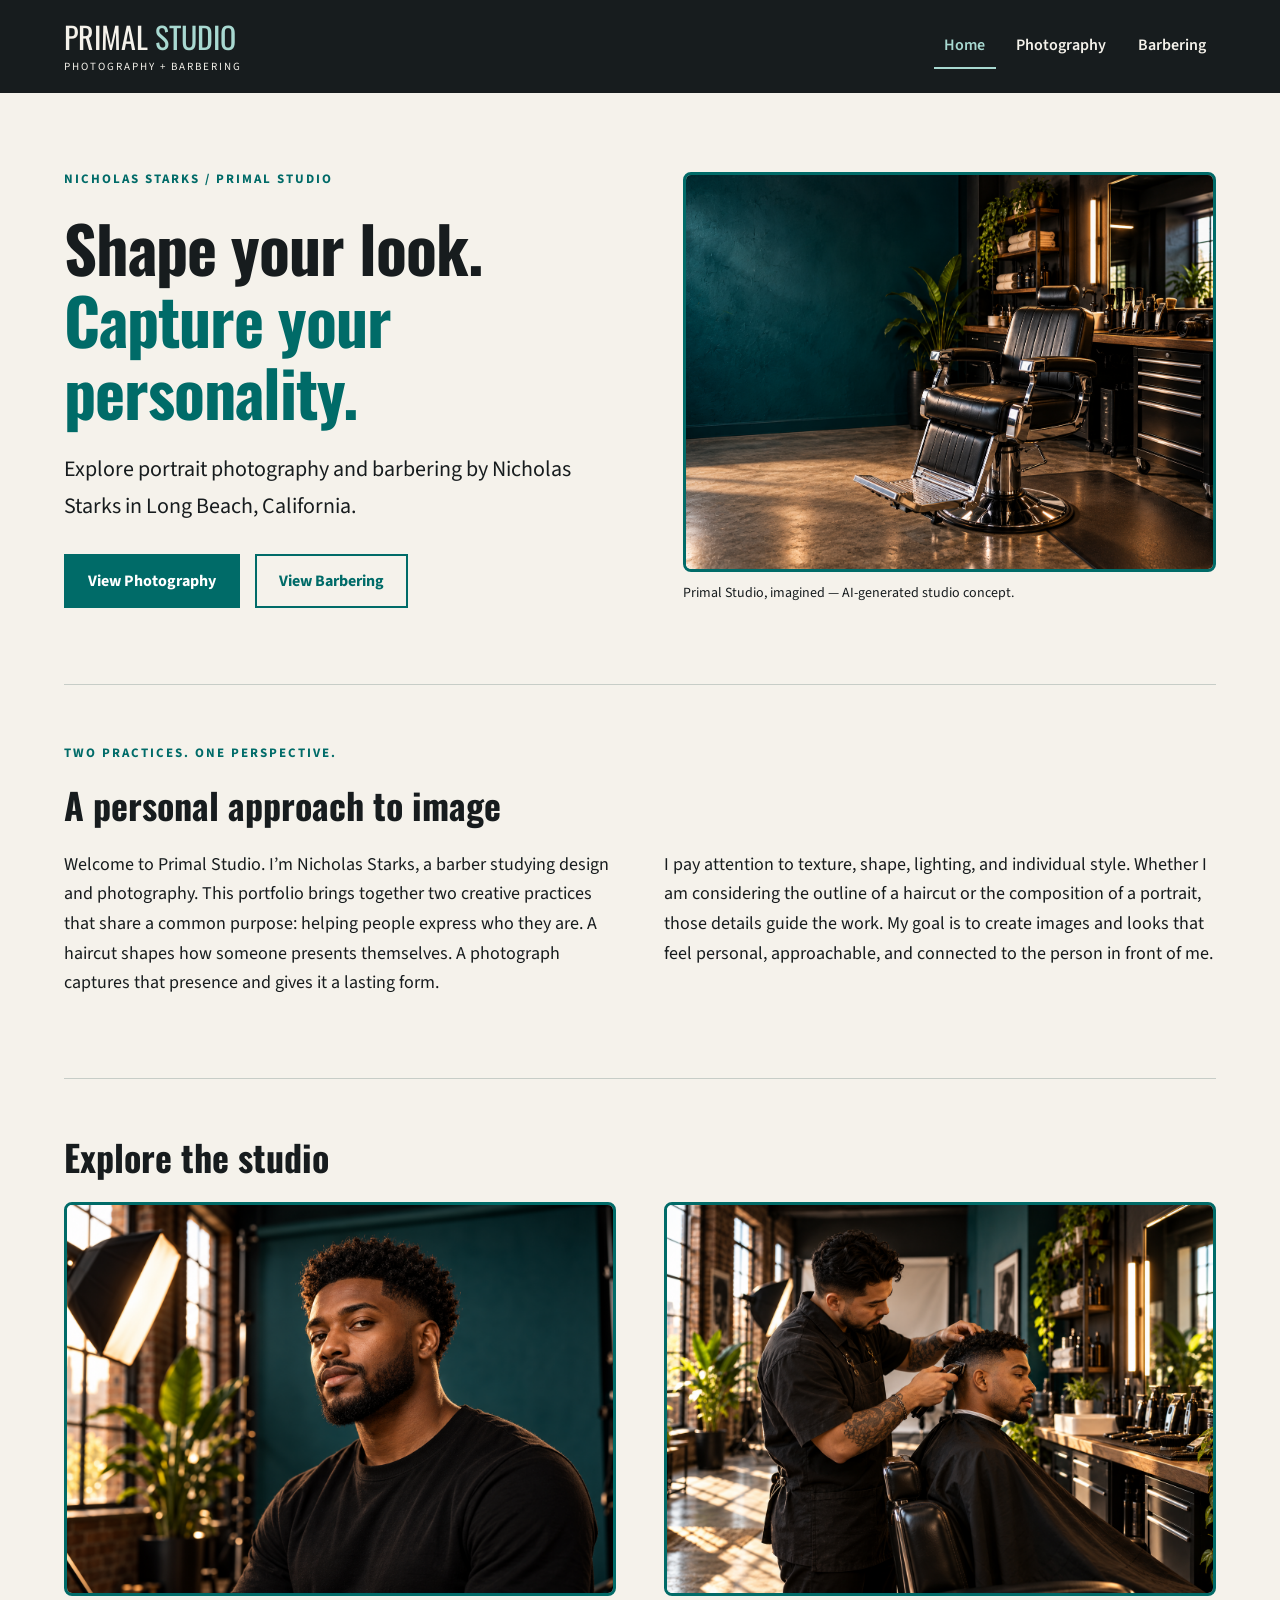
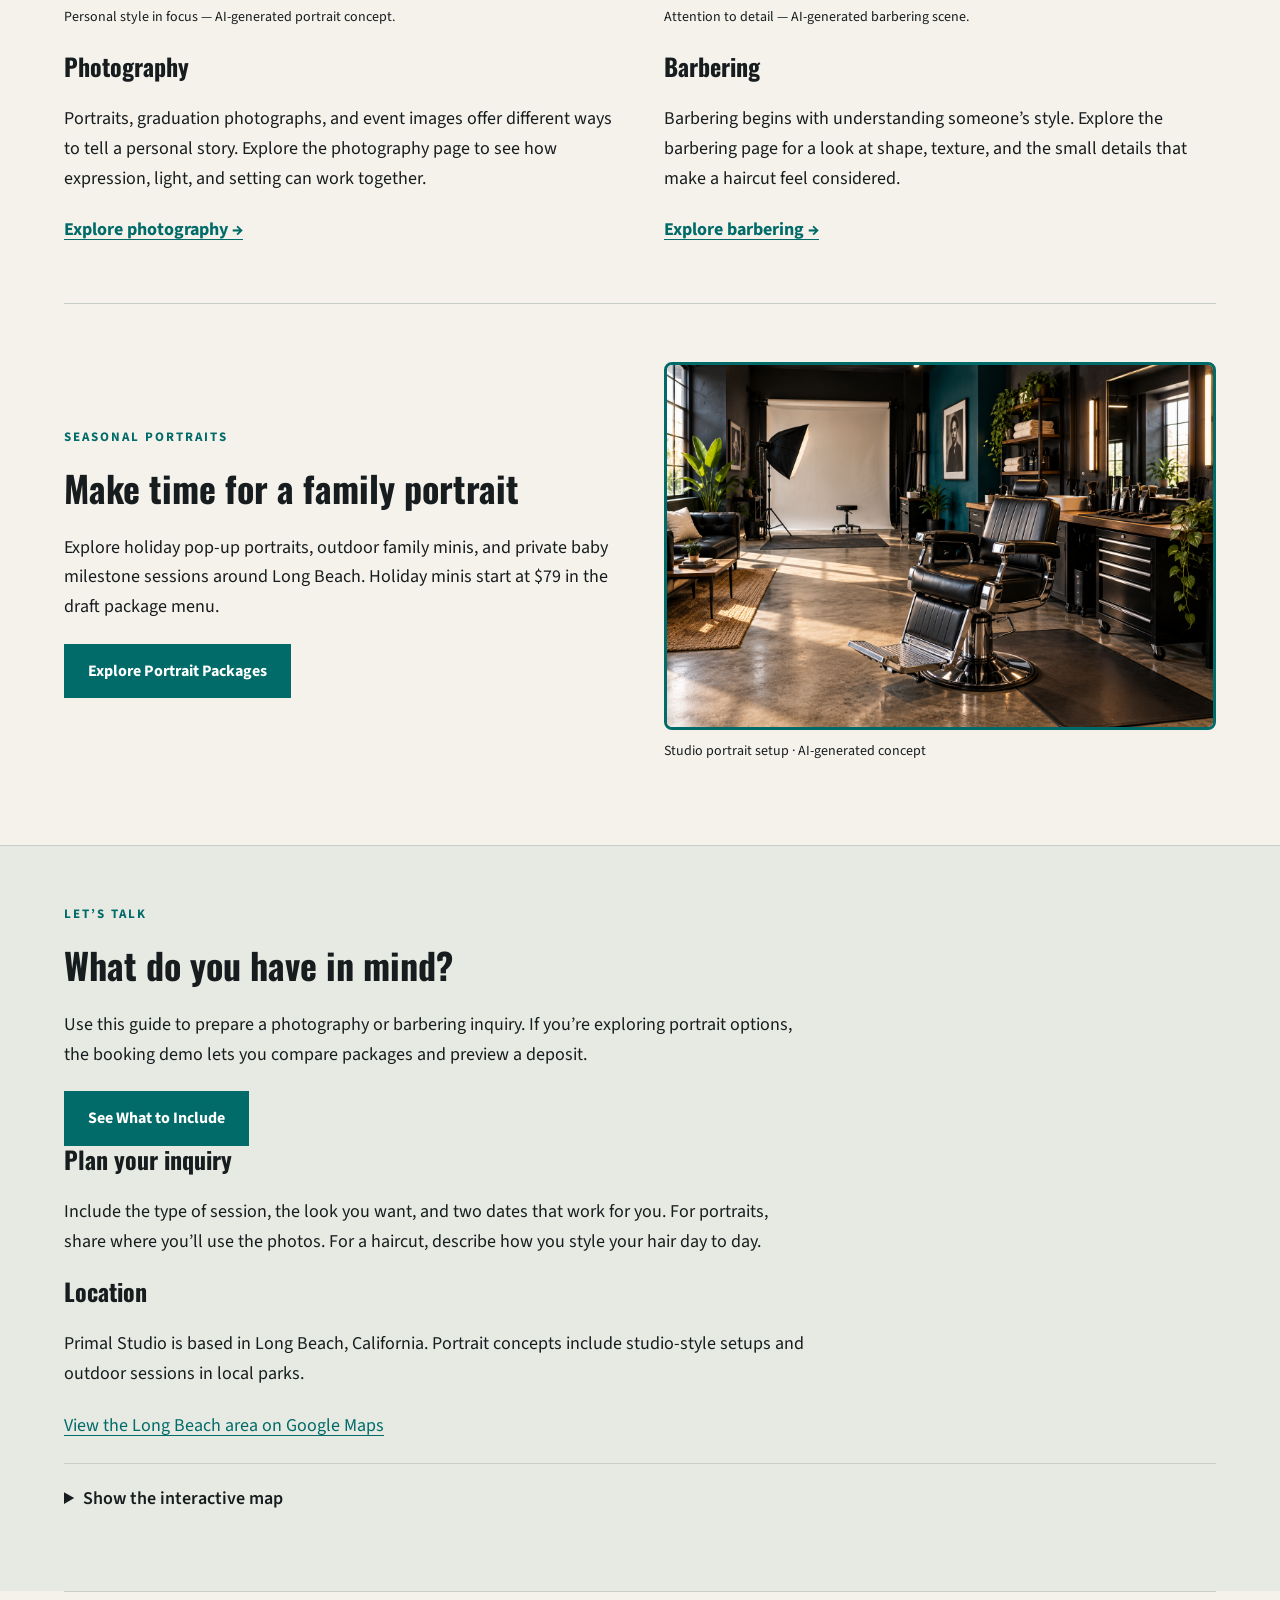
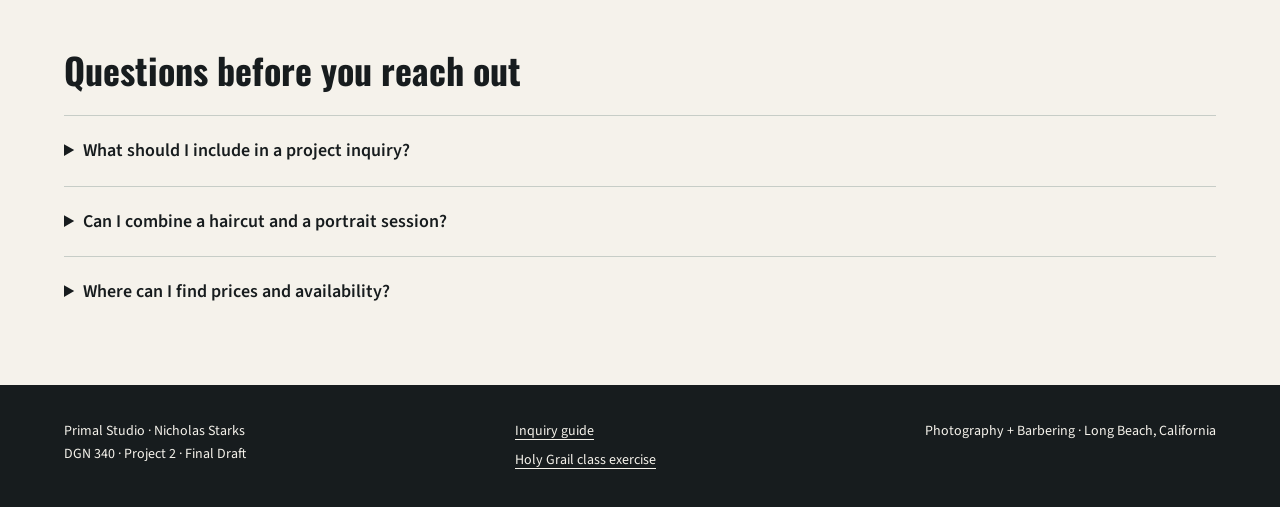
==== commit b2509876: "Keep the optional map compact on the home page" ====
--- a/primal-studio/index.html
+++ b/primal-studio/index.html
@@ -104,6 +104,8 @@
 <h3>Location</h3>
 <p>Primal Studio is based in Long Beach, California. Portrait concepts include studio-style setups and outdoor sessions in local parks.</p>
 <p><a href="https://www.google.com/maps/search/?api=1&amp;query=Long+Beach+California">View the Long Beach area on Google Maps</a></p>
+<details>
+<summary>Show the interactive map</summary>
 <iframe class="map" title="Map of the Long Beach, California area" src="https://www.google.com/maps?q=Long%20Beach%20California&amp;output=embed" loading="lazy" referrerpolicy="no-referrer-when-downgrade"></iframe>
 
 </div>
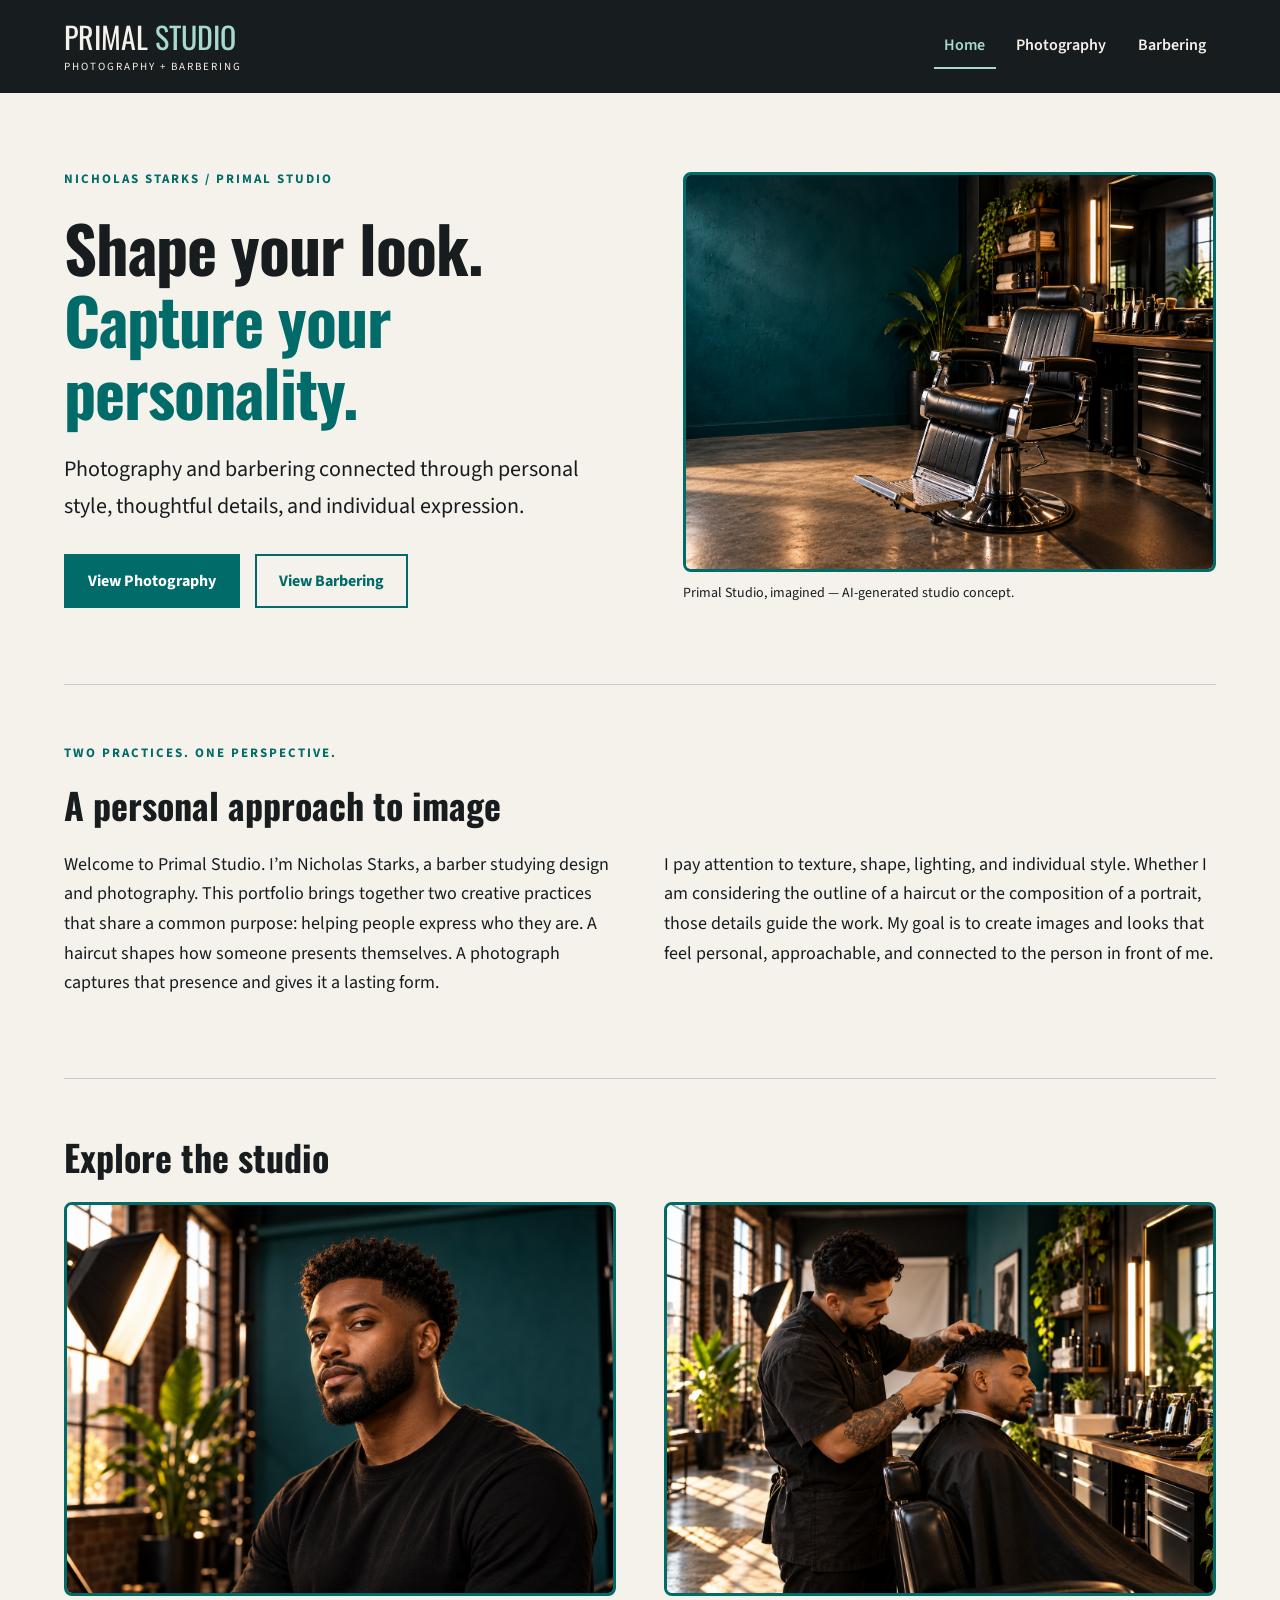
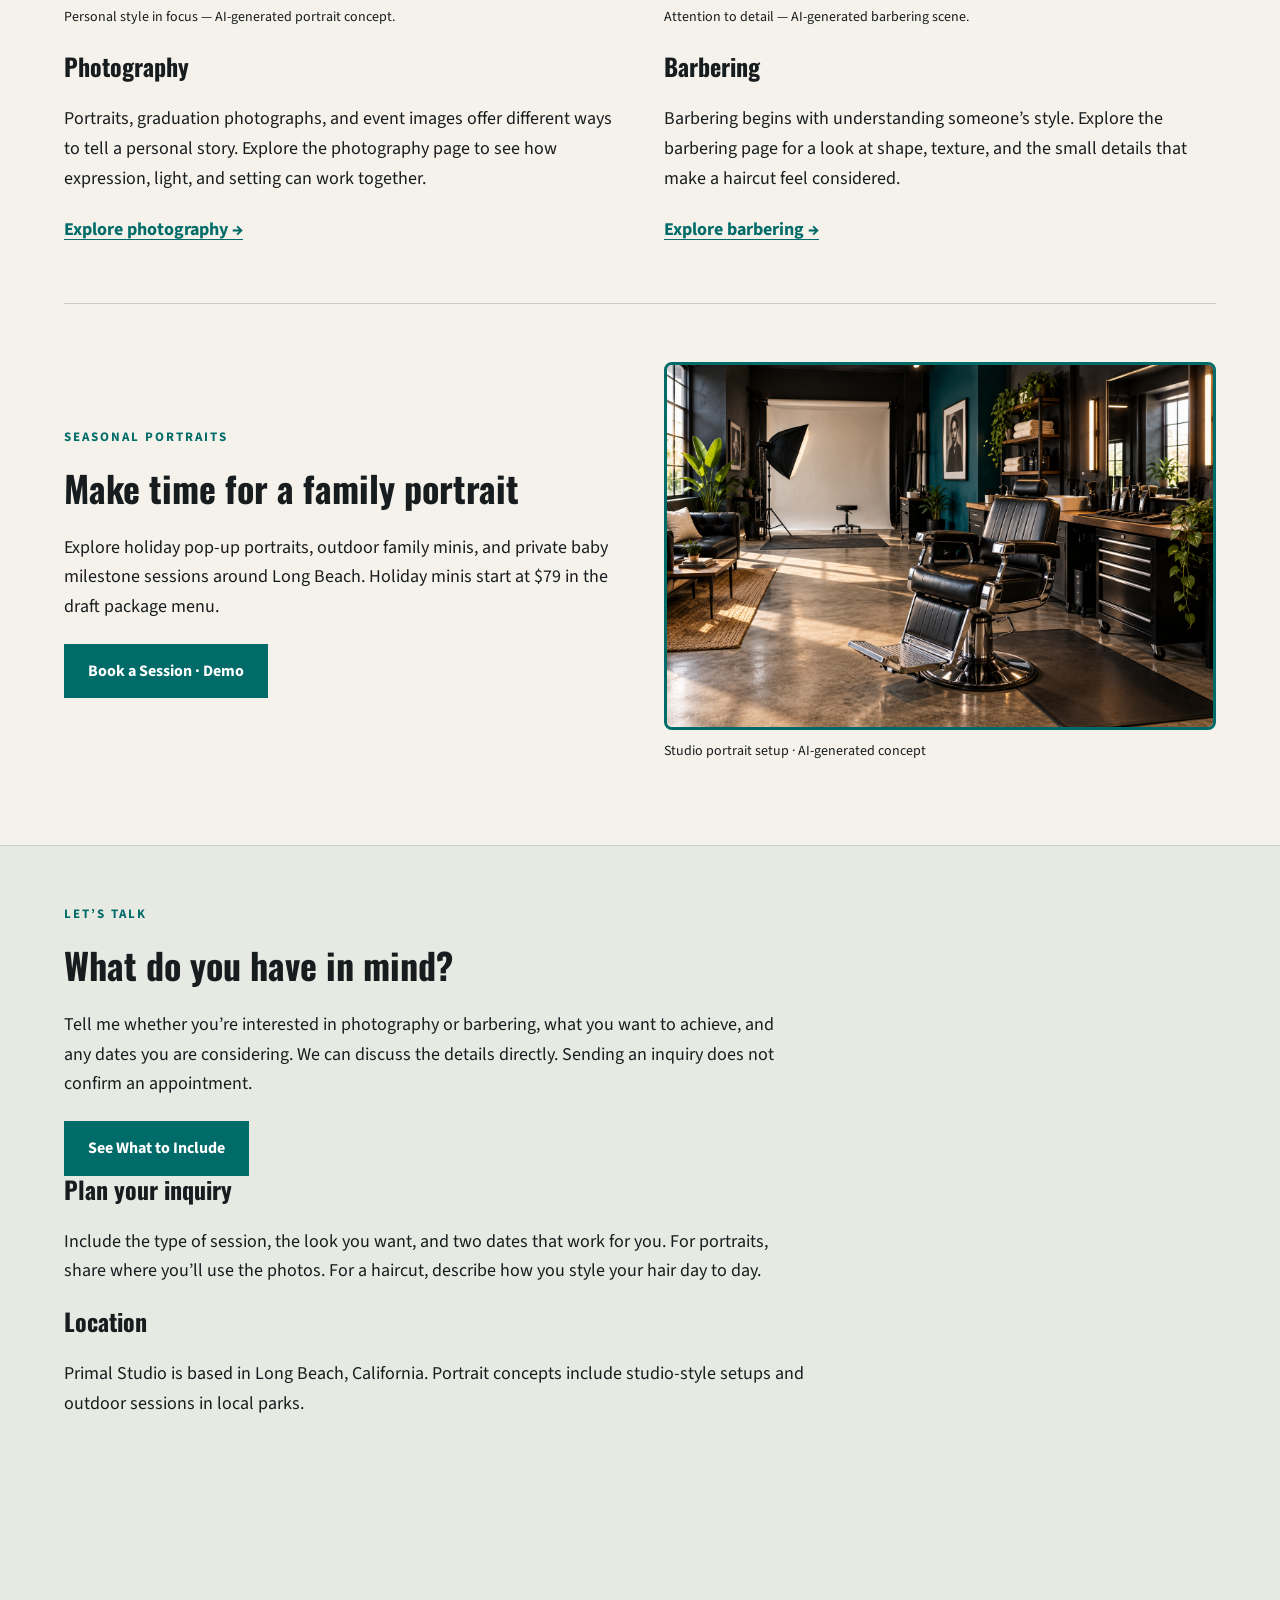
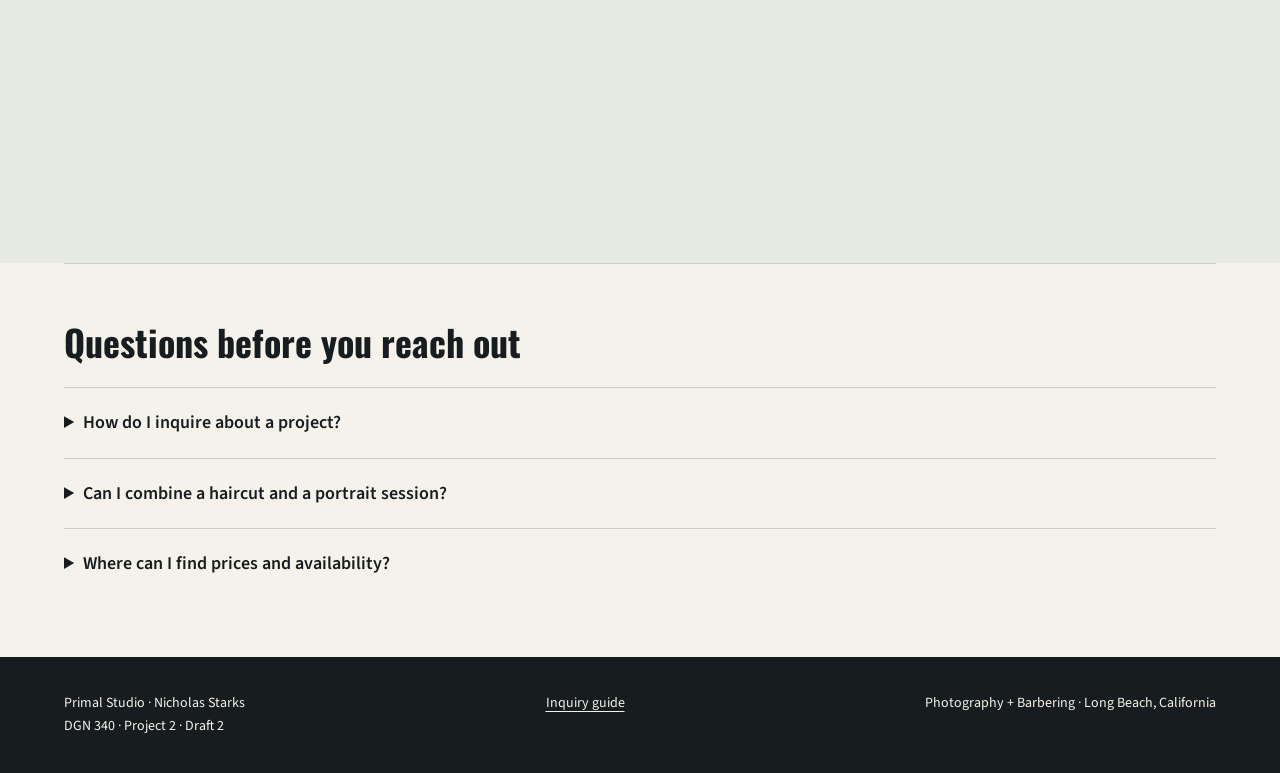
==== commit f711cc5c: "Remove Holy Grail page, duplicate stylesheets and navigation links" ====
--- a/primal-studio/index.html
+++ b/primal-studio/index.html
@@ -19,13 +19,13 @@
 </nav>
 </div>
 </header>
-<main id="main" tabindex="-1">
+<main id="main">
 <section class="hero container">
 <div>
 <p class="eyebrow">NICHOLAS STARKS / PRIMAL STUDIO</p>
 <h1>Shape your look.<br><span>Capture your personality.</span>
 </h1>
-<p class="lead">Explore portrait photography and barbering by Nicholas Starks in Long Beach, California.</p>
+<p class="lead">Photography and barbering connected through personal style, thoughtful details, and individual expression.</p>
 <div class="actions"><a class="button" href="photography.html">View Photography</a><a class="button secondary" href="barbering.html">View Barbering</a>
 </div>
 </div>
@@ -86,7 +86,7 @@
 <p class="eyebrow">SEASONAL PORTRAITS</p>
 <h2>Make time for a family portrait</h2>
 <p>Explore holiday pop-up portraits, outdoor family minis, and private baby milestone sessions around Long Beach. Holiday minis start at $79 in the draft package menu.</p>
-<a class="button" href="photography.html#booking">Explore Portrait Packages</a>
+<a class="button" href="photography.html#booking">Book a Session · Demo</a>
 </div>
 <figure class="section-image">
 <img src="images/studio-barber-and-photo.png" alt="Photo backdrop and softbox behind a barber chair" width="1536" height="1024" loading="lazy">
@@ -98,22 +98,19 @@
 <div class="container">
 <p class="eyebrow">LET’S TALK</p>
 <h2>What do you have in mind?</h2>
-<p>Use this guide to prepare a photography or barbering inquiry. If you’re exploring portrait options, the booking demo lets you compare packages and preview a deposit.</p><a class="button" href="#inquiry-guide">See What to Include</a>
+<p>Tell me whether you’re interested in photography or barbering, what you want to achieve, and any dates you are considering. We can discuss the details directly. Sending an inquiry does not confirm an appointment.</p><a class="button" href="#inquiry-guide">See What to Include</a>
 <h3 id="inquiry-guide">Plan your inquiry</h3>
 <p>Include the type of session, the look you want, and two dates that work for you. For portraits, share where you’ll use the photos. For a haircut, describe how you style your hair day to day.</p>
 <h3>Location</h3>
 <p>Primal Studio is based in Long Beach, California. Portrait concepts include studio-style setups and outdoor sessions in local parks.</p>
-<p><a href="https://www.google.com/maps/search/?api=1&amp;query=Long+Beach+California">View the Long Beach area on Google Maps</a></p>
-<details>
-<summary>Show the interactive map</summary>
-<iframe class="map" title="Map of the Long Beach, California area" src="https://www.google.com/maps?q=Long%20Beach%20California&amp;output=embed" loading="lazy" referrerpolicy="no-referrer-when-downgrade"></iframe>
-
+<iframe class="map" title="Google Map of Long Beach, California, general area" src="https://maps.google.com/maps?q=Long%20Beach%20California&amp;output=embed" loading="lazy" referrerpolicy="no-referrer-when-downgrade">
+</iframe>
 </div>
 </section>
 <section class="section container">
 <h2>Questions before you reach out</h2>
 <details>
-<summary>What should I include in a project inquiry?</summary>
+<summary>How do I inquire about a project?</summary>
 <p>Use the inquiry guide above to put together your goals and preferred timing.</p>
 </details>
 <details>
@@ -128,7 +125,7 @@
 </main>
 <footer class="site-footer">
 <div class="container footer-inner">
-<p>Primal Studio · Nicholas Starks<br>DGN 340 · Project 2 · Final Draft</p><div class="footer-links"><a href="index.html#contact">Inquiry guide</a><a href="holy-grail.html">Holy Grail class exercise</a></div>
+<p>Primal Studio · Nicholas Starks<br>DGN 340 · Project 2 · Draft 2</p><a href="index.html#contact">Inquiry guide</a>
 <p>Photography + Barbering · Long Beach, California</p>
 </div>
 </footer>
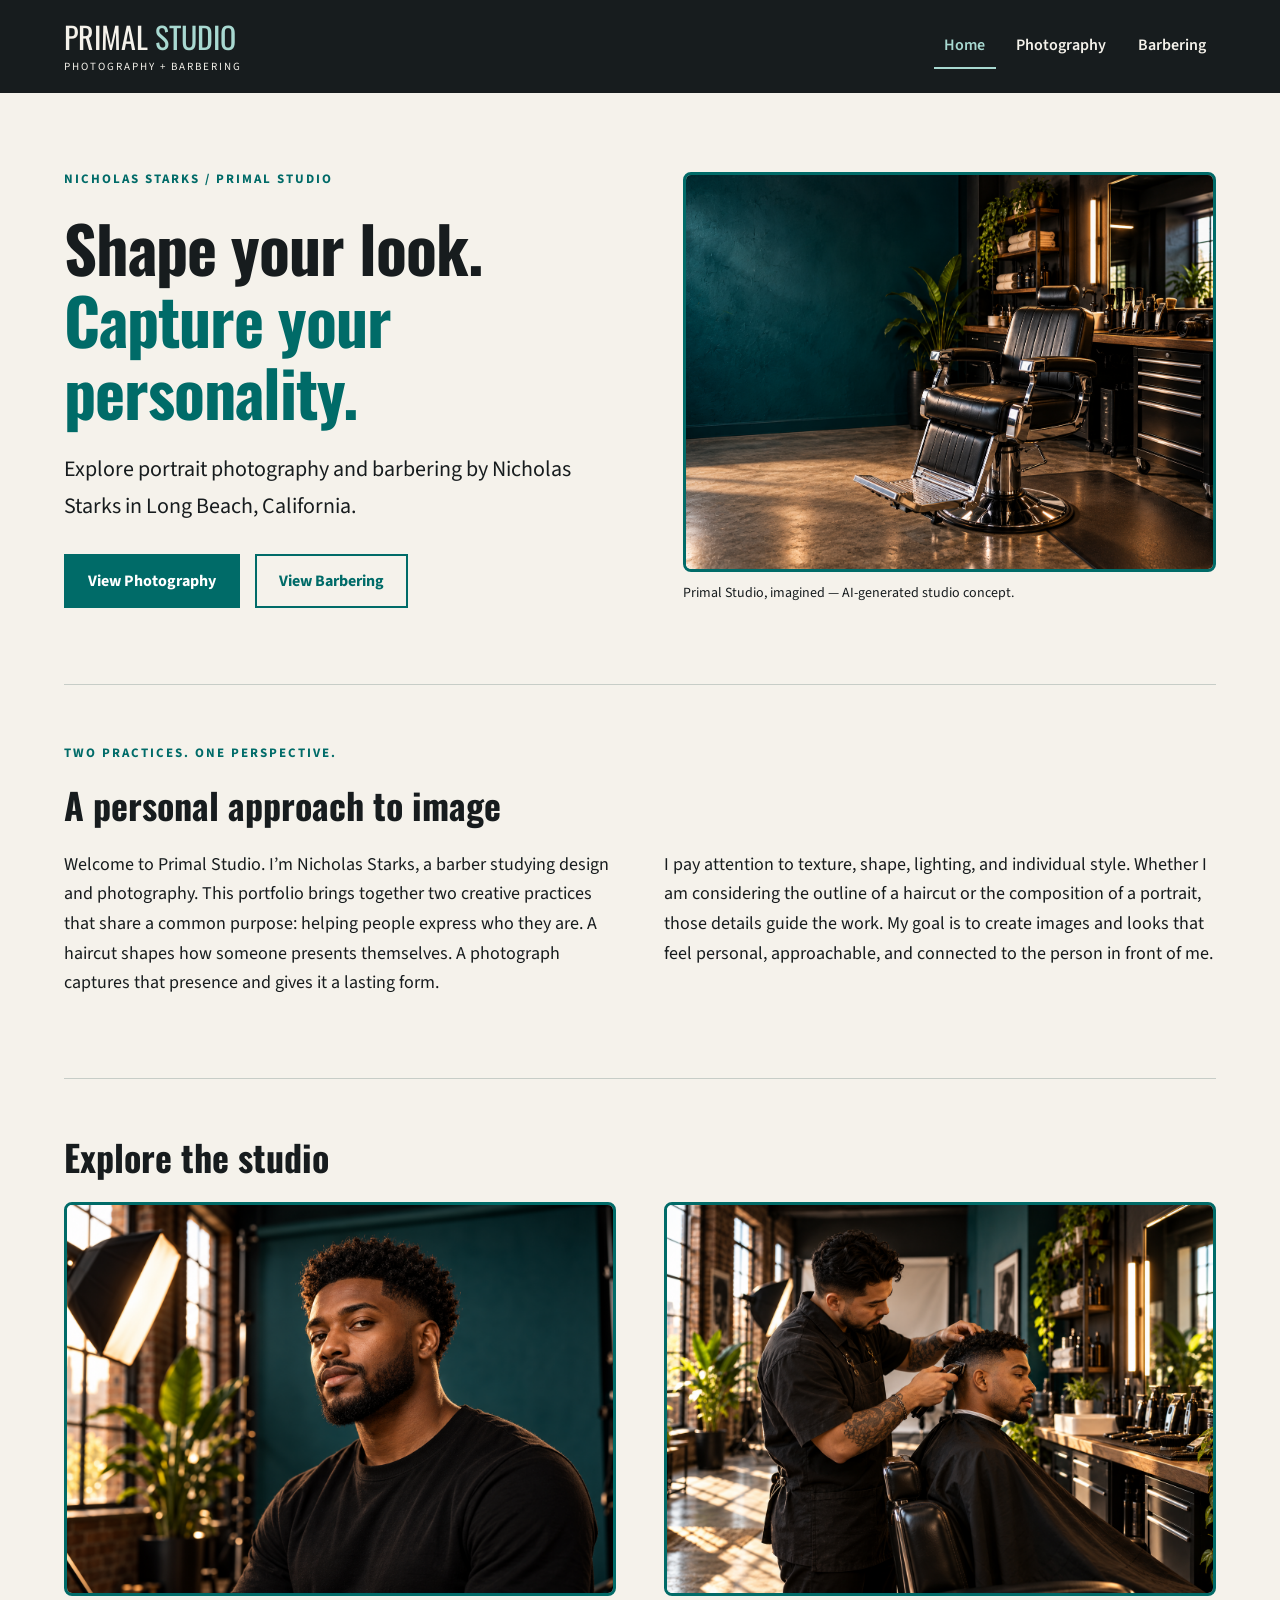
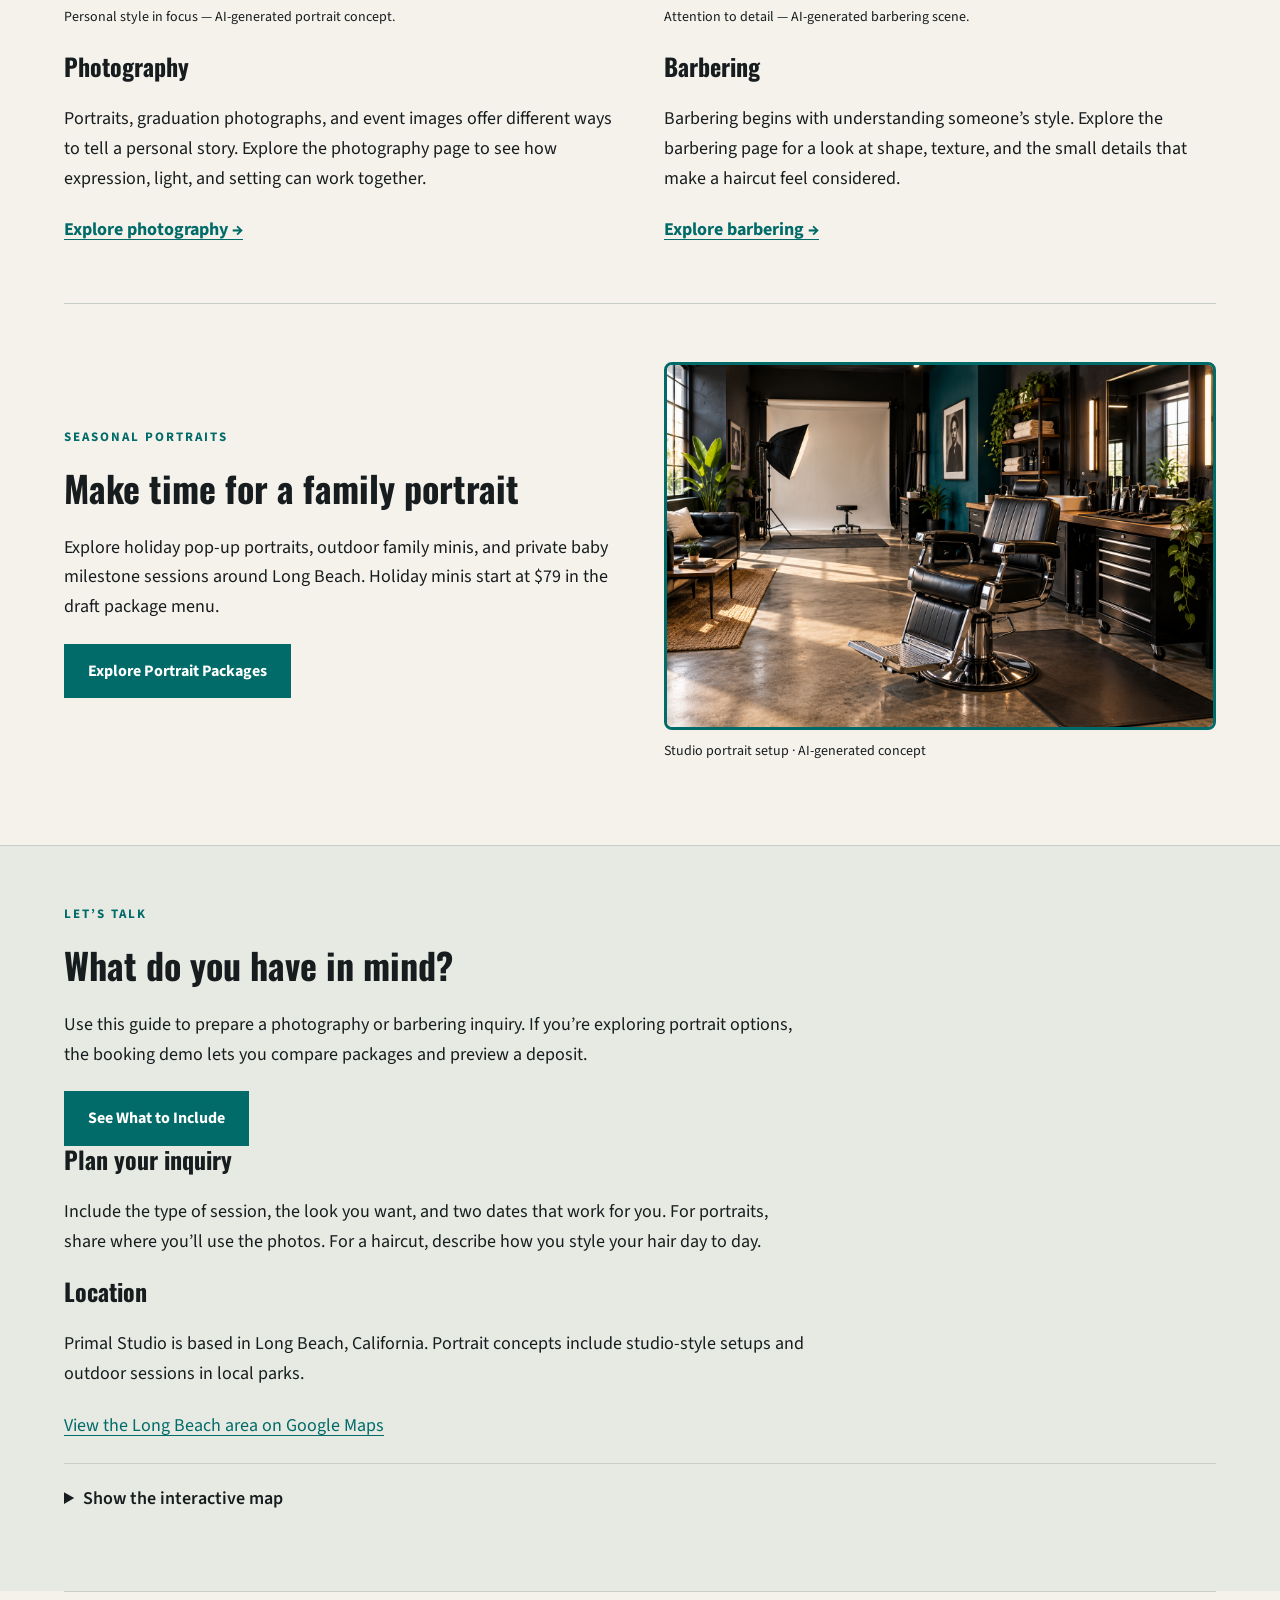
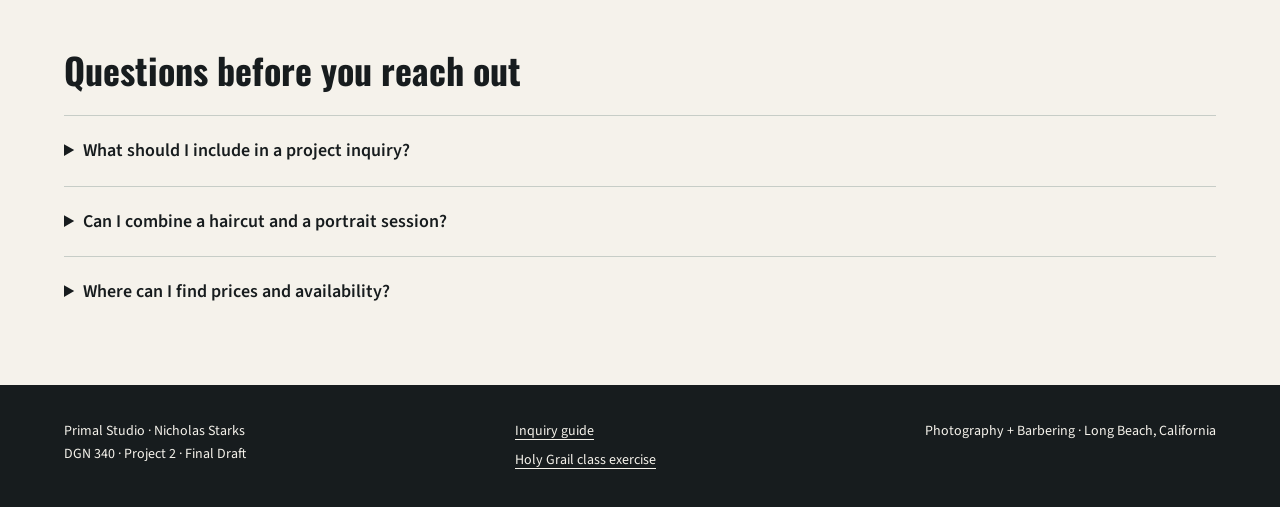
==== commit 10dfff53: "Merge pull request #1 from armystarks31-hub/final-draft Final draft" ====
--- a/primal-studio/index.html
+++ b/primal-studio/index.html
@@ -19,13 +19,13 @@
 </nav>
 </div>
 </header>
-<main id="main">
+<main id="main" tabindex="-1">
 <section class="hero container">
 <div>
 <p class="eyebrow">NICHOLAS STARKS / PRIMAL STUDIO</p>
 <h1>Shape your look.<br><span>Capture your personality.</span>
 </h1>
-<p class="lead">Photography and barbering connected through personal style, thoughtful details, and individual expression.</p>
+<p class="lead">Explore portrait photography and barbering by Nicholas Starks in Long Beach, California.</p>
 <div class="actions"><a class="button" href="photography.html">View Photography</a><a class="button secondary" href="barbering.html">View Barbering</a>
 </div>
 </div>
@@ -86,7 +86,7 @@
 <p class="eyebrow">SEASONAL PORTRAITS</p>
 <h2>Make time for a family portrait</h2>
 <p>Explore holiday pop-up portraits, outdoor family minis, and private baby milestone sessions around Long Beach. Holiday minis start at $79 in the draft package menu.</p>
-<a class="button" href="photography.html#booking">Book a Session · Demo</a>
+<a class="button" href="photography.html#booking">Explore Portrait Packages</a>
 </div>
 <figure class="section-image">
 <img src="images/studio-barber-and-photo.png" alt="Photo backdrop and softbox behind a barber chair" width="1536" height="1024" loading="lazy">
@@ -98,19 +98,22 @@
 <div class="container">
 <p class="eyebrow">LET’S TALK</p>
 <h2>What do you have in mind?</h2>
-<p>Tell me whether you’re interested in photography or barbering, what you want to achieve, and any dates you are considering. We can discuss the details directly. Sending an inquiry does not confirm an appointment.</p><a class="button" href="#inquiry-guide">See What to Include</a>
+<p>Use this guide to prepare a photography or barbering inquiry. If you’re exploring portrait options, the booking demo lets you compare packages and preview a deposit.</p><a class="button" href="#inquiry-guide">See What to Include</a>
 <h3 id="inquiry-guide">Plan your inquiry</h3>
 <p>Include the type of session, the look you want, and two dates that work for you. For portraits, share where you’ll use the photos. For a haircut, describe how you style your hair day to day.</p>
 <h3>Location</h3>
 <p>Primal Studio is based in Long Beach, California. Portrait concepts include studio-style setups and outdoor sessions in local parks.</p>
-<iframe class="map" title="Google Map of Long Beach, California, general area" src="https://maps.google.com/maps?q=Long%20Beach%20California&amp;output=embed" loading="lazy" referrerpolicy="no-referrer-when-downgrade">
-</iframe>
+<p><a href="https://www.google.com/maps/search/?api=1&amp;query=Long+Beach+California">View the Long Beach area on Google Maps</a></p>
+<details>
+<summary>Show the interactive map</summary>
+<iframe class="map" title="Map of the Long Beach, California area" src="https://www.google.com/maps?q=Long%20Beach%20California&amp;output=embed" loading="lazy" referrerpolicy="no-referrer-when-downgrade"></iframe>
+
 </div>
 </section>
 <section class="section container">
 <h2>Questions before you reach out</h2>
 <details>
-<summary>How do I inquire about a project?</summary>
+<summary>What should I include in a project inquiry?</summary>
 <p>Use the inquiry guide above to put together your goals and preferred timing.</p>
 </details>
 <details>
@@ -125,7 +128,7 @@
 </main>
 <footer class="site-footer">
 <div class="container footer-inner">
-<p>Primal Studio · Nicholas Starks<br>DGN 340 · Project 2 · Draft 2</p><a href="index.html#contact">Inquiry guide</a>
+<p>Primal Studio · Nicholas Starks<br>DGN 340 · Project 2 · Final Draft</p><div class="footer-links"><a href="index.html#contact">Inquiry guide</a><a href="holy-grail.html">Holy Grail class exercise</a></div>
 <p>Photography + Barbering · Long Beach, California</p>
 </div>
 </footer>
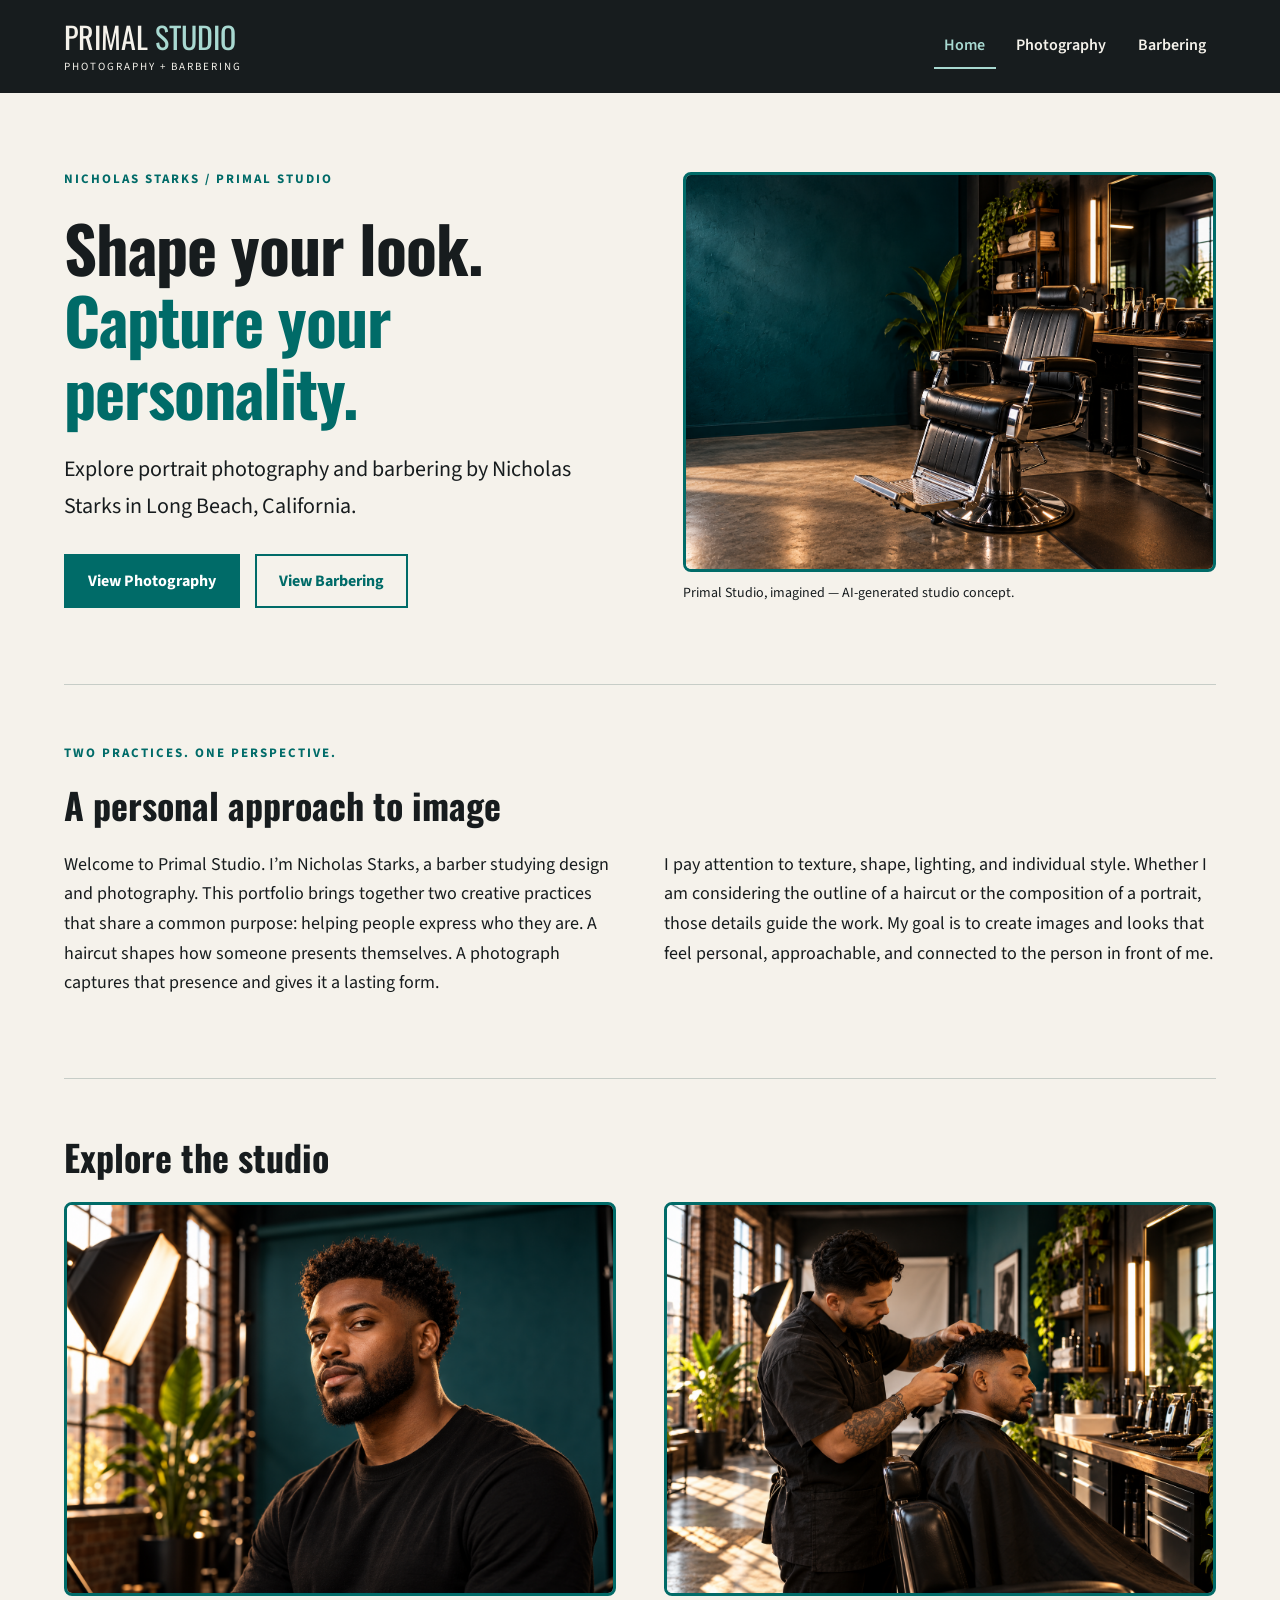
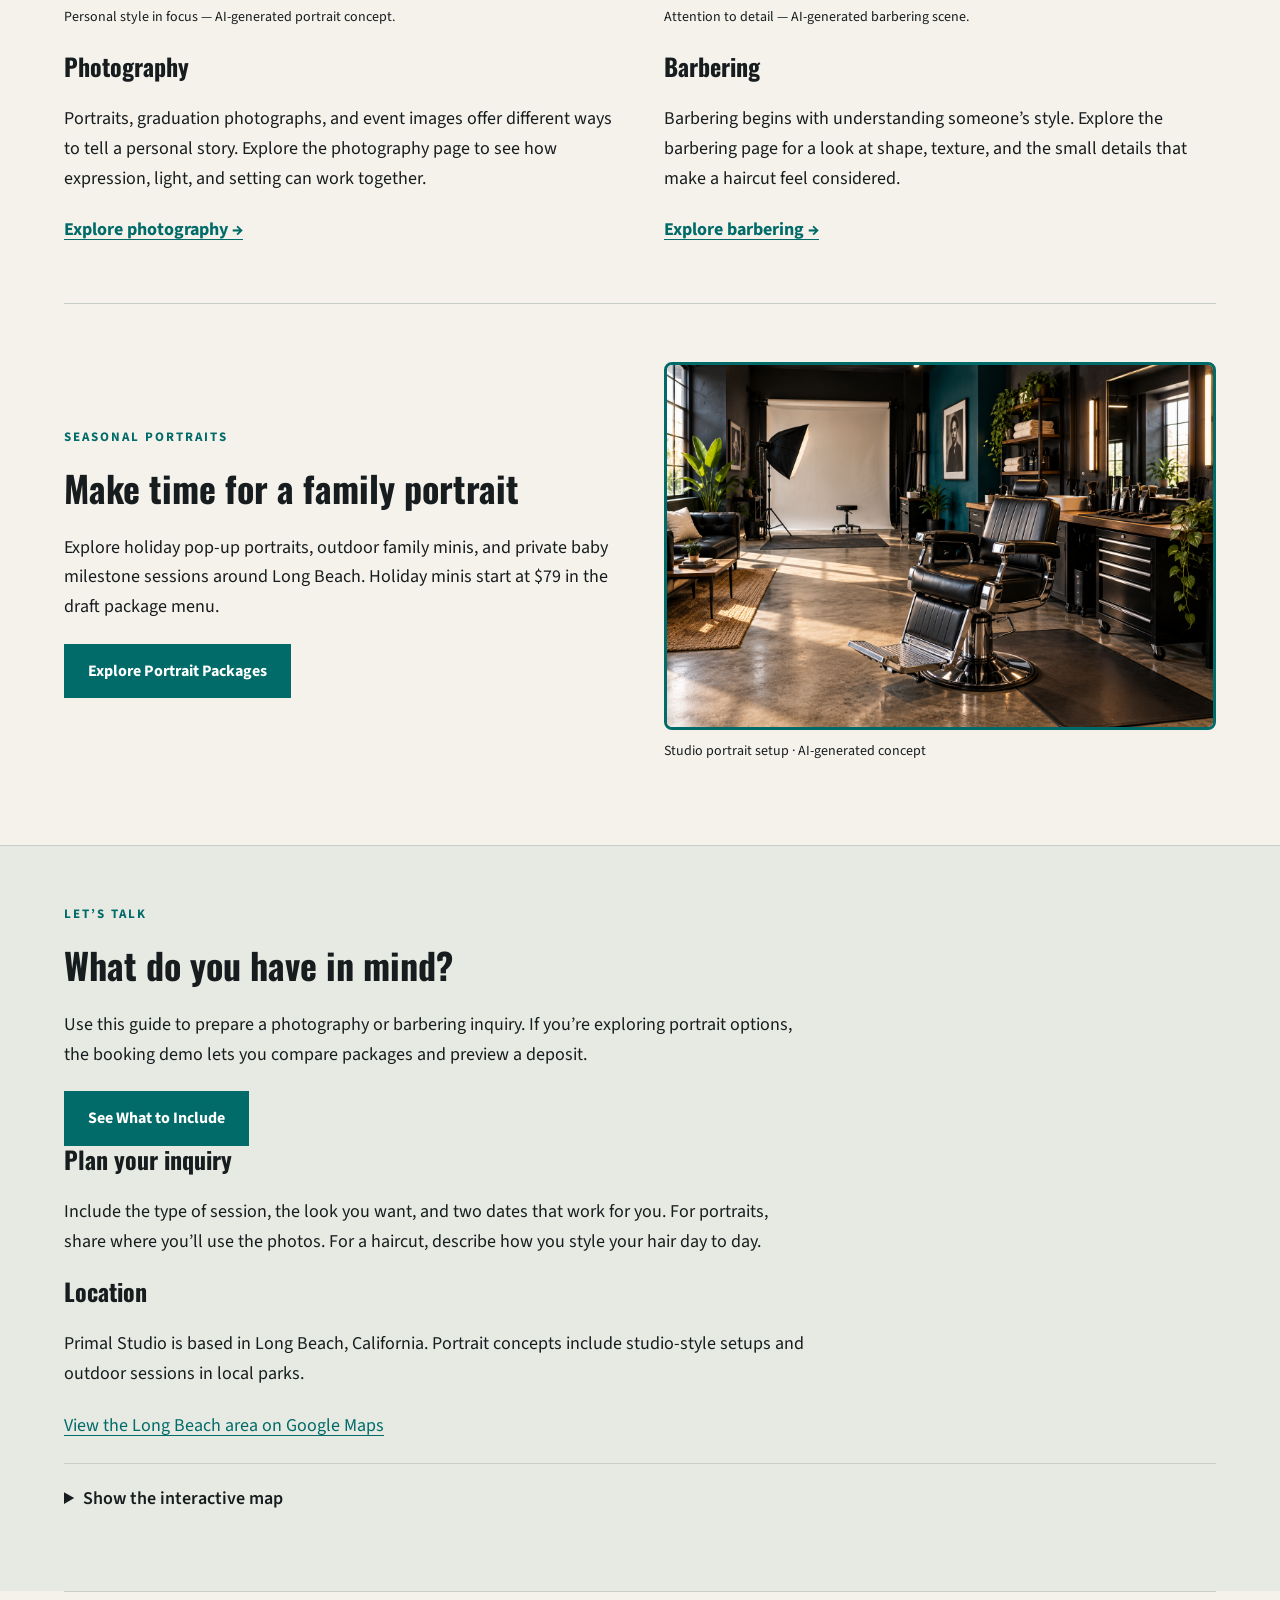
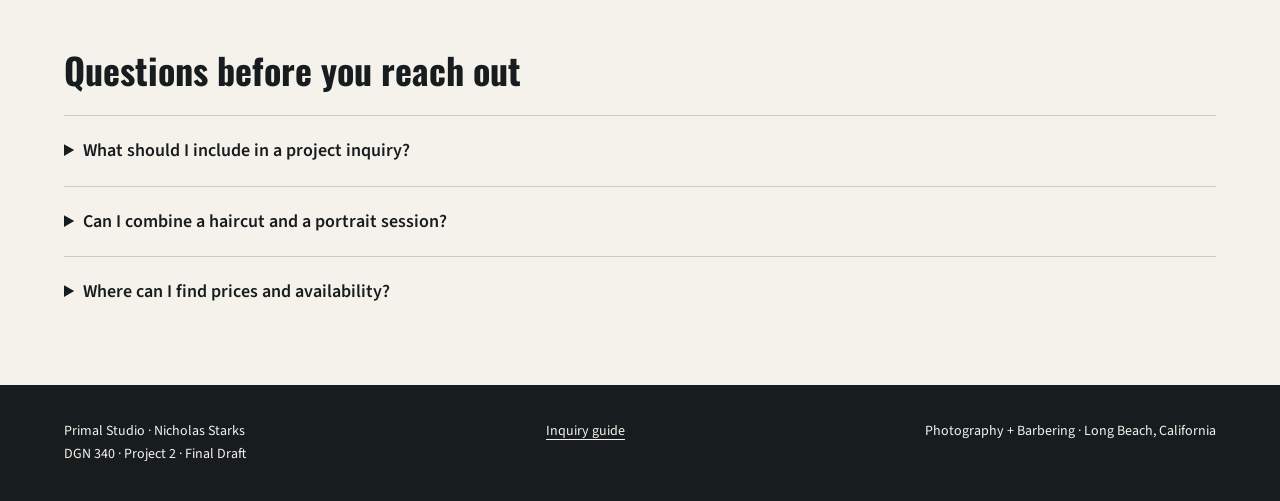
==== commit a35ca83c: "Remove links to the retired Holy Grail page" ====
--- a/primal-studio/index.html
+++ b/primal-studio/index.html
@@ -128,7 +128,7 @@
 </main>
 <footer class="site-footer">
 <div class="container footer-inner">
-<p>Primal Studio · Nicholas Starks<br>DGN 340 · Project 2 · Final Draft</p><div class="footer-links"><a href="index.html#contact">Inquiry guide</a><a href="holy-grail.html">Holy Grail class exercise</a></div>
+<p>Primal Studio · Nicholas Starks<br>DGN 340 · Project 2 · Final Draft</p><div class="footer-links"><a href="index.html#contact">Inquiry guide</a></div>
 <p>Photography + Barbering · Long Beach, California</p>
 </div>
 </footer>
